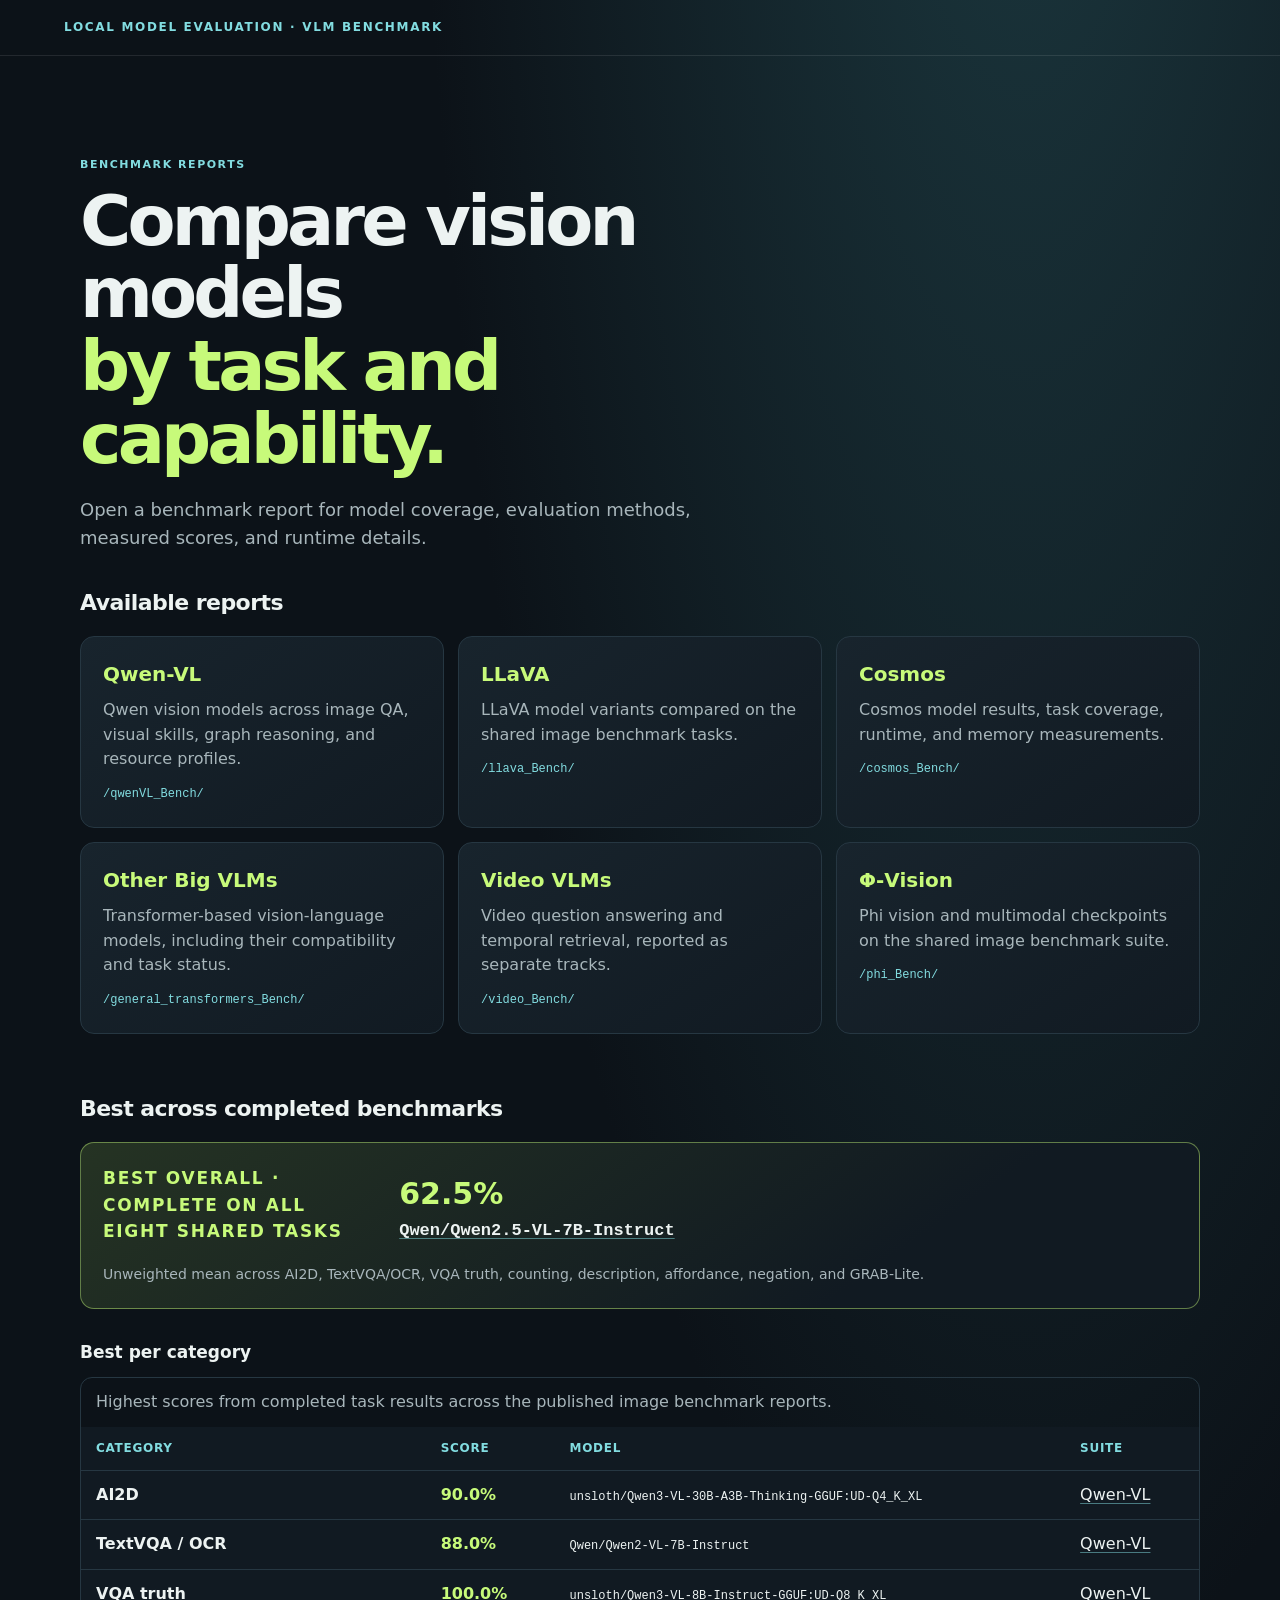
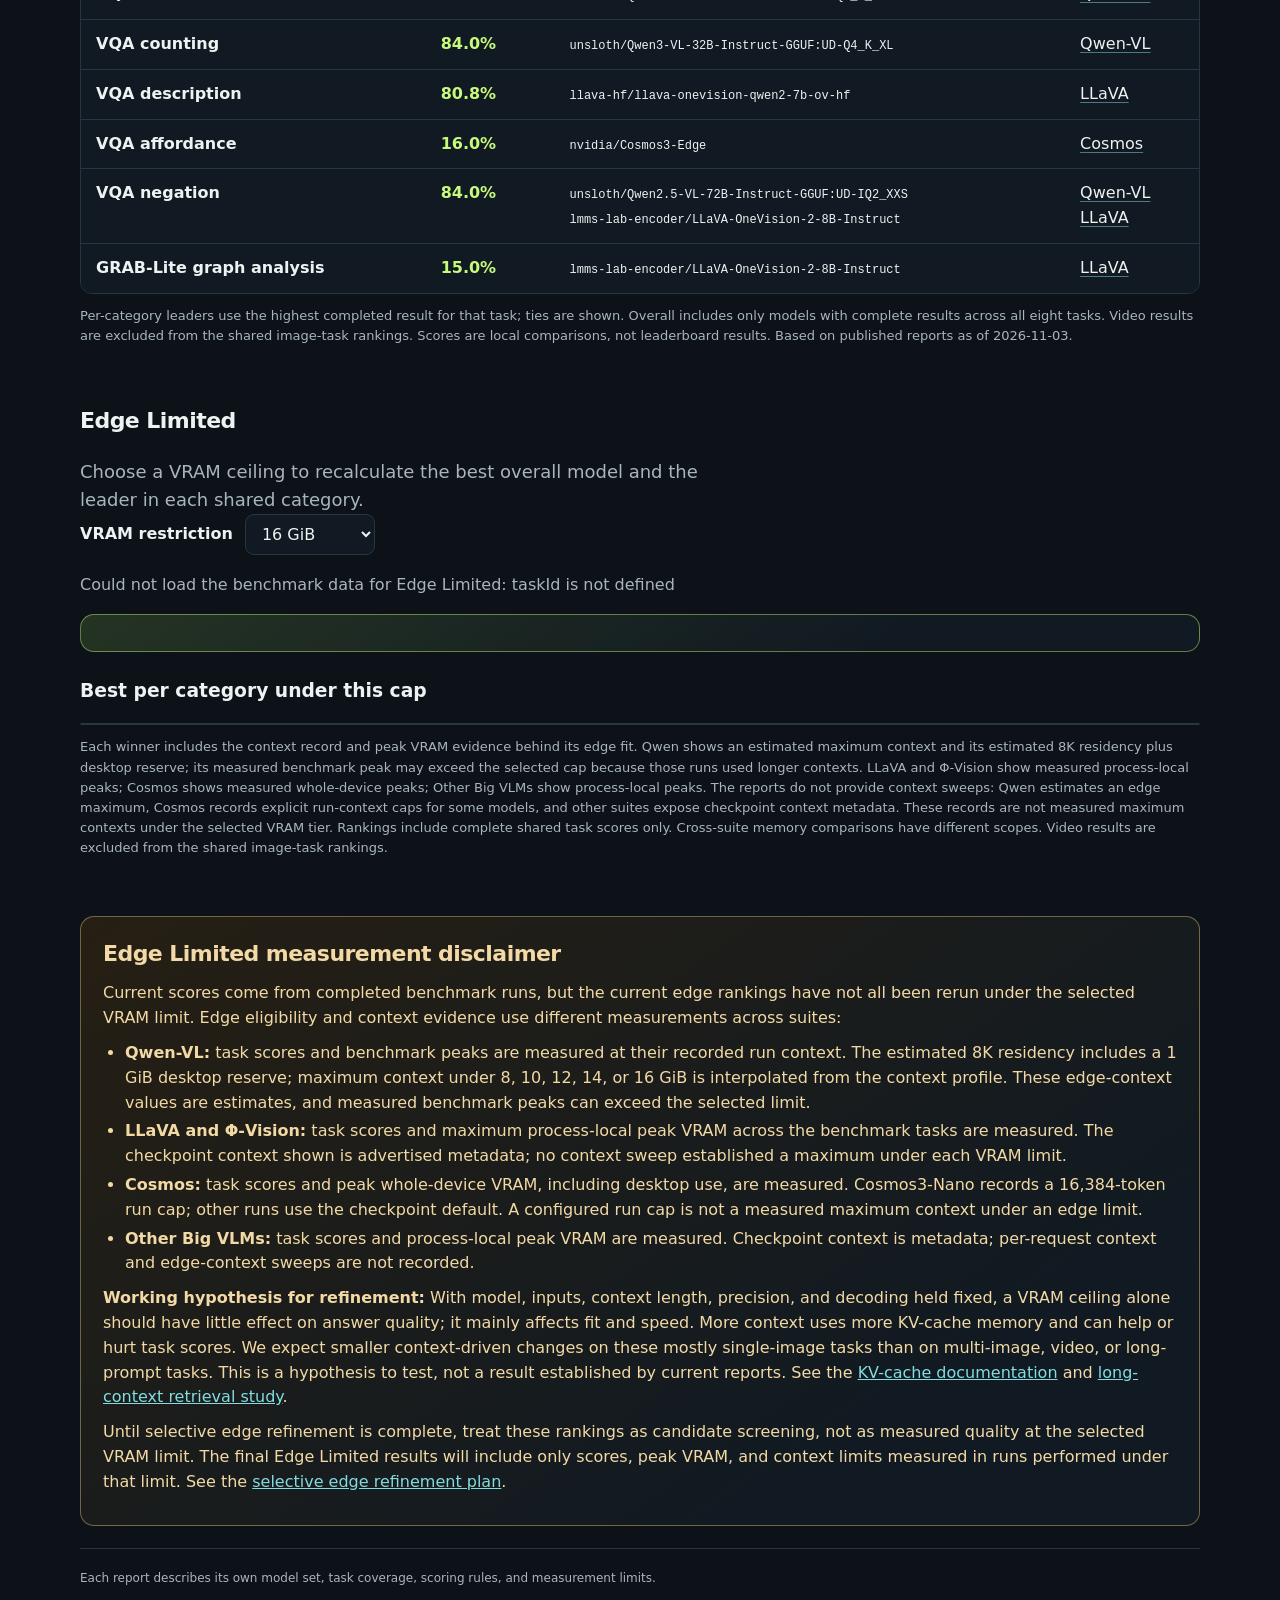
==== index.html @ b7674779 "add more benchmark results" ====
<!doctype html>
<html lang="en">
<head>
  <meta charset="utf-8">
  <meta name="viewport" content="width=device-width, initial-scale=1">
  <meta name="theme-color" content="#0c1218">
  <meta name="description" content="Static reports for locally run vision-language model benchmarks.">
  <title>VLM Benchmark Reports</title>
  <style>
    :root {
      color-scheme: dark;
      --bg: #0c1218;
      --surface: #111a22;
      --line: #263742;
      --text: #edf3f2;
      --muted: #a8b6bb;
      --green: #c7fa7a;
      --cyan: #82dce0;
    }
    * { box-sizing: border-box; }
    body {
      margin: 0;
      min-height: 100vh;
      background: radial-gradient(ellipse at 80% -15%, #1c3940 0, transparent 42%), var(--bg);
      color: var(--text);
      font: 16px/1.55 system-ui, sans-serif;
    }
    header {
      border-bottom: 1px solid #ffffff18;
      padding: 18px clamp(20px, 5vw, 72px);
      color: var(--cyan);
      font-size: 12px;
      font-weight: 700;
      letter-spacing: .14em;
      text-transform: uppercase;
    }
    main { width: min(1120px, calc(100% - 40px)); margin: 0 auto; }
    .hero { padding: clamp(48px, 9vw, 100px) 0 34px; }
    .eyebrow {
      margin: 0 0 12px;
      color: var(--cyan);
      font-size: 11px;
      font-weight: 700;
      letter-spacing: .14em;
      text-transform: uppercase;
    }
    h1 {
      max-width: 780px;
      margin: 0;
      font-size: clamp(38px, 7vw, 70px);
      line-height: 1.04;
      letter-spacing: -.055em;
    }
    h1 span { color: var(--green); }
    .intro { max-width: 650px; margin: 20px 0 0; color: var(--muted); font-size: 18px; }
    h2 { margin: 0 0 16px; font-size: 22px; letter-spacing: -.025em; }
    .reports {
      display: grid;
      grid-template-columns: repeat(auto-fit, minmax(min(100%, 300px), 1fr));
      gap: 14px;
      padding-bottom: 58px;
    }
    .report-link {
      display: block;
      min-height: 150px;
      padding: 22px;
      border: 1px solid var(--line);
      border-radius: 14px;
      background: linear-gradient(145deg, #18242d, var(--surface));
      color: inherit;
      text-decoration: none;
      transition: border-color .15s ease, transform .15s ease;
    }
    .report-link:hover { border-color: var(--cyan); transform: translateY(-2px); }
    .report-link:focus-visible { outline: 3px solid var(--green); outline-offset: 3px; }
    .report-link h3 { margin: 0 0 8px; color: var(--green); font-size: 20px; }
    .report-link p { margin: 0; color: var(--muted); }
    .path { display: inline-block; margin-top: 15px; color: var(--cyan); font: 12px ui-monospace, monospace; }
    .leaders { padding: 0 0 58px; }
    .overall-leader {
      display: grid;
      grid-template-columns: minmax(180px, .7fr) 2fr;
      gap: 8px 24px;
      align-items: center;
      margin: 0 0 30px;
      padding: 22px;
      border: 1px solid #c7fa7a70;
      border-radius: 14px;
      background: linear-gradient(145deg, #253323, #111a22 72%);
    }
    .overall-label { margin: 0; color: var(--green); font-size: 12px; font-weight: 700; letter-spacing: .1em; text-transform: uppercase; }
    .overall-score { color: var(--green); font-size: 30px; font-weight: 750; line-height: 1.15; }
    .overall-model { margin: 5px 0 0; overflow-wrap: anywhere; font-size: 17px; font-weight: 650; }
    .overall-model a, .leader-table a { color: inherit; text-decoration-color: #82dce080; text-underline-offset: 3px; }
    .overall-note { grid-column: 1 / -1; margin: 0; color: var(--muted); font-size: 14px; }
    .leaders h3 { margin: 0 0 12px; font-size: 17px; }
    .leader-table-wrap { overflow-x: auto; border: 1px solid var(--line); border-radius: 12px; }
    .leader-table-wrap:focus-visible { outline: 3px solid var(--green); outline-offset: 3px; }
    .leader-table { width: 100%; min-width: 760px; border-collapse: collapse; background: var(--surface); text-align: left; }
    .leader-table caption { padding: 12px 15px; color: var(--muted); text-align: left; }
    .leader-table th, .leader-table td { padding: 12px 15px; border-bottom: 1px solid var(--line); vertical-align: top; }
    .leader-table th { color: var(--cyan); font-size: 12px; letter-spacing: .06em; text-transform: uppercase; }
    .leader-table td:first-child { font-weight: 650; }
    .leader-table td:nth-child(2) { color: var(--green); font-weight: 700; white-space: nowrap; }
    .leader-table code { overflow-wrap: anywhere; font: 12px/1.5 ui-monospace, monospace; }
    .leader-table tr:last-child td { border-bottom: 0; }
    .leader-suite { white-space: nowrap; }
    .leader-method { margin: 12px 0 0; color: var(--muted); font-size: 13px; }
    .edge-limited { padding: 0 0 58px; }
    .edge-controls { display: flex; align-items: center; gap: 12px; flex-wrap: wrap; margin: 0 0 18px; }
    .edge-controls label { font-weight: 650; }
    .edge-controls select { min-width: 130px; padding: 9px 34px 9px 12px; border: 1px solid var(--line); border-radius: 9px; background: var(--surface); color: var(--text); font: inherit; }
    .edge-controls select:focus-visible { outline: 3px solid var(--green); outline-offset: 3px; }
    .edge-overall { margin: 0 0 24px; padding: 18px 20px; border: 1px solid #c7fa7a70; border-radius: 14px; background: linear-gradient(145deg, #253323, #111a22 72%); }
    .edge-overall h3 { margin: 0 0 6px; color: var(--green); font-size: 12px; letter-spacing: .1em; text-transform: uppercase; }
    .edge-overall p { margin: 0; }
    .edge-score { color: var(--green); font-size: 25px; font-weight: 750; }
    .edge-model { margin-top: 3px !important; overflow-wrap: anywhere; font-weight: 650; }
    .edge-table-wrap { overflow-x: auto; border: 1px solid var(--line); border-radius: 12px; }
    .edge-table-wrap:focus-visible { outline: 3px solid var(--green); outline-offset: 3px; }
    .edge-table { width: 100%; min-width: 880px; border-collapse: collapse; background: var(--surface); text-align: left; }
    .edge-table caption { padding: 12px 15px; color: var(--muted); text-align: left; }
    .edge-table th, .edge-table td { padding: 12px 15px; border-bottom: 1px solid var(--line); vertical-align: top; }
    .edge-table th { color: var(--cyan); font-size: 12px; letter-spacing: .06em; text-transform: uppercase; }
    .edge-table td:nth-child(2) { color: var(--green); font-weight: 700; white-space: nowrap; }
    .edge-table code { overflow-wrap: anywhere; font: 12px/1.5 ui-monospace, monospace; }
    .edge-profile { min-width: 245px; color: var(--muted); font-size: 12px; }
    .edge-profile p { margin: 0 0 4px; }
    .edge-profile p:last-child { margin-bottom: 0; }
    .edge-table tr:last-child td { border-bottom: 0; }
    .edge-status { color: var(--muted); min-height: 1.5em; }
    .edge-method { margin: 12px 0 0; color: var(--muted); font-size: 13px; }
    .edge-disclaimer { margin: 0 0 22px; padding: 20px 22px; border: 1px solid #e4c57a70; border-radius: 14px; background: linear-gradient(145deg, #261f13, #111a22 76%); color: #f2d9a5; }
    .edge-disclaimer h2 { margin: 0 0 10px; color: #f2d9a5; }
    .edge-disclaimer p { margin: 0 0 10px; }
    .edge-disclaimer ul { margin: 8px 0 10px; padding-left: 22px; }
    .edge-disclaimer li { margin: 4px 0; }
    .edge-disclaimer a { color: var(--cyan); }
    footer {
      border-top: 1px solid var(--line);
      padding: 20px 0 34px;
      color: var(--muted);
      font-size: 12px;
    }
    @media (max-width: 620px) {
      .overall-leader { grid-template-columns: 1fr; gap: 8px; }
      .overall-note { grid-column: auto; }
    }
    @media (prefers-reduced-motion: reduce) {
      *, *::before, *::after { scroll-behavior: auto !important; transition-duration: .01ms !important; }
    }
  </style>
</head>
<body>
  <header>Local model evaluation · VLM benchmark</header>
  <main>
    <section class="hero" aria-labelledby="page-title">
      <p class="eyebrow">Benchmark reports</p>
      <h1 id="page-title">Compare vision models<br><span>by task and capability.</span></h1>
      <p class="intro">Open a benchmark report for model coverage, evaluation methods, measured scores, and runtime details.</p>
    </section>

    <section aria-labelledby="available-reports">
      <h2 id="available-reports">Available reports</h2>
      <div class="reports">
        <a class="report-link" href="qwenVL_Bench/">
          <h3>Qwen-VL</h3>
          <p>Qwen vision models across image QA, visual skills, graph reasoning, and resource profiles.</p>
          <span class="path">/qwenVL_Bench/</span>
        </a>
        <a class="report-link" href="llava_Bench/">
          <h3>LLaVA</h3>
          <p>LLaVA model variants compared on the shared image benchmark tasks.</p>
          <span class="path">/llava_Bench/</span>
        </a>
        <a class="report-link" href="cosmos_Bench/">
          <h3>Cosmos</h3>
          <p>Cosmos model results, task coverage, runtime, and memory measurements.</p>
          <span class="path">/cosmos_Bench/</span>
        </a>
        <a class="report-link" href="general_transformers_Bench/">
          <h3>Other Big VLMs</h3>
          <p>Transformer-based vision-language models, including their compatibility and task status.</p>
          <span class="path">/general_transformers_Bench/</span>
        </a>
        <a class="report-link" href="video_Bench/">
          <h3>Video VLMs</h3>
          <p>Video question answering and temporal retrieval, reported as separate tracks.</p>
          <span class="path">/video_Bench/</span>
        </a>
        <a class="report-link" href="phi_Bench/">
          <h3>Φ-Vision</h3>
          <p>Phi vision and multimodal checkpoints on the shared image benchmark suite.</p>
          <span class="path">/phi_Bench/</span>
        </a>
      </div>
    </section>

    <section class="leaders" aria-labelledby="benchmark-leaders">
      <h2 id="benchmark-leaders">Best across completed benchmarks</h2>
      <div class="overall-leader">
        <h3 class="overall-label">Best overall · complete on all eight shared tasks</h3>
        <div>
          <div class="overall-score">62.5%</div>
          <p class="overall-model"><a href="qwenVL_Bench/"><code>Qwen/Qwen2.5-VL-7B-Instruct</code></a></p>
        </div>
        <p class="overall-note">Unweighted mean across AI2D, TextVQA/OCR, VQA truth, counting, description, affordance, negation, and GRAB-Lite.</p>
      </div>

      <h3>Best per category</h3>
      <div class="leader-table-wrap" role="region" aria-label="Best model scores by category" tabindex="0">
        <table class="leader-table">
          <caption>Highest scores from completed task results across the published image benchmark reports.</caption>
          <thead>
            <tr><th scope="col">Category</th><th scope="col">Score</th><th scope="col">Model</th><th scope="col">Suite</th></tr>
          </thead>
          <tbody>
            <tr><td>AI2D</td><td>90.0%</td><td><code>unsloth/Qwen3-VL-30B-A3B-Thinking-GGUF:UD-Q4_K_XL</code></td><td class="leader-suite"><a href="qwenVL_Bench/">Qwen-VL</a></td></tr>
            <tr><td>TextVQA / OCR</td><td>88.0%</td><td><code>Qwen/Qwen2-VL-7B-Instruct</code></td><td class="leader-suite"><a href="qwenVL_Bench/">Qwen-VL</a></td></tr>
            <tr><td>VQA truth</td><td>100.0%</td><td><code>unsloth/Qwen3-VL-8B-Instruct-GGUF:UD-Q8_K_XL</code></td><td class="leader-suite"><a href="qwenVL_Bench/">Qwen-VL</a></td></tr>
            <tr><td>VQA counting</td><td>84.0%</td><td><code>unsloth/Qwen3-VL-32B-Instruct-GGUF:UD-Q4_K_XL</code></td><td class="leader-suite"><a href="qwenVL_Bench/">Qwen-VL</a></td></tr>
            <tr><td>VQA description</td><td>80.8%</td><td><code>llava-hf/llava-onevision-qwen2-7b-ov-hf</code></td><td class="leader-suite"><a href="llava_Bench/">LLaVA</a></td></tr>
            <tr><td>VQA affordance</td><td>16.0%</td><td><code>nvidia/Cosmos3-Edge</code></td><td class="leader-suite"><a href="cosmos_Bench/">Cosmos</a></td></tr>
            <tr>
              <td>VQA negation</td><td>84.0%</td>
              <td><code>unsloth/Qwen2.5-VL-72B-Instruct-GGUF:UD-IQ2_XXS</code><br><code>lmms-lab-encoder/LLaVA-OneVision-2-8B-Instruct</code></td>
              <td class="leader-suite"><a href="qwenVL_Bench/">Qwen-VL</a><br><a href="llava_Bench/">LLaVA</a></td>
            </tr>
            <tr><td>GRAB-Lite graph analysis</td><td>15.0%</td><td><code>lmms-lab-encoder/LLaVA-OneVision-2-8B-Instruct</code></td><td class="leader-suite"><a href="llava_Bench/">LLaVA</a></td></tr>
          </tbody>
        </table>
      </div>
      <p class="leader-method">Per-category leaders use the highest completed result for that task; ties are shown. Overall includes only models with complete results across all eight tasks. Video results are excluded from the shared image-task rankings. Scores are local comparisons, not leaderboard results. Based on published reports as of 2026-11-03.</p>
    </section>

    <section class="edge-limited" aria-labelledby="edge-limited-title">
      <h2 id="edge-limited-title">Edge Limited</h2>
      <p class="intro">Choose a VRAM ceiling to recalculate the best overall model and the leader in each shared category.</p>
      <div class="edge-controls">
        <label for="edge-vram-limit">VRAM restriction</label>
        <select id="edge-vram-limit" name="vram-limit">
          <option value="8">8 GiB</option>
          <option value="10">10 GiB</option>
          <option value="12">12 GiB</option>
          <option value="14">14 GiB</option>
          <option value="16" selected>16 GiB</option>
        </select>
      </div>
      <p id="edge-status" class="edge-status" role="status" aria-live="polite">Loading benchmark memory and score records…</p>
      <div id="edge-overall" class="edge-overall" aria-live="polite"></div>
      <h3>Best per category under this cap</h3>
      <div id="edge-categories" class="edge-table-wrap" role="region" aria-label="Best model scores by category under the selected VRAM cap" tabindex="0"></div>
      <p class="edge-method">Each winner includes the context record and peak VRAM evidence behind its edge fit. Qwen shows an estimated maximum context and its estimated 8K residency plus desktop reserve; its measured benchmark peak may exceed the selected cap because those runs used longer contexts. LLaVA and Φ-Vision show measured process-local peaks; Cosmos shows measured whole-device peaks; Other Big VLMs show process-local peaks. The reports do not provide context sweeps: Qwen estimates an edge maximum, Cosmos records explicit run-context caps for some models, and other suites expose checkpoint context metadata. These records are not measured maximum contexts under the selected VRAM tier. Rankings include complete shared task scores only. Cross-suite memory comparisons have different scopes. Video results are excluded from the shared image-task rankings.</p>
    </section>

    <aside class="edge-disclaimer" aria-labelledby="edge-disclaimer-title">
      <h2 id="edge-disclaimer-title">Edge Limited measurement disclaimer</h2>
      <p>Current scores come from completed benchmark runs, but the current edge rankings have not all been rerun under the selected VRAM limit. Edge eligibility and context evidence use different measurements across suites:</p>
      <ul>
        <li><b>Qwen-VL:</b> task scores and benchmark peaks are measured at their recorded run context. The estimated 8K residency includes a 1 GiB desktop reserve; maximum context under 8, 10, 12, 14, or 16 GiB is interpolated from the context profile. These edge-context values are estimates, and measured benchmark peaks can exceed the selected limit.</li>
        <li><b>LLaVA and Φ-Vision:</b> task scores and maximum process-local peak VRAM across the benchmark tasks are measured. The checkpoint context shown is advertised metadata; no context sweep established a maximum under each VRAM limit.</li>
        <li><b>Cosmos:</b> task scores and peak whole-device VRAM, including desktop use, are measured. Cosmos3-Nano records a 16,384-token run cap; other runs use the checkpoint default. A configured run cap is not a measured maximum context under an edge limit.</li>
        <li><b>Other Big VLMs:</b> task scores and process-local peak VRAM are measured. Checkpoint context is metadata; per-request context and edge-context sweeps are not recorded.</li>
      </ul>
      <p><b>Working hypothesis for refinement:</b> With model, inputs, context length, precision, and decoding held fixed, a VRAM ceiling alone should have little effect on answer quality; it mainly affects fit and speed. More context uses more KV-cache memory and can help or hurt task scores. We expect smaller context-driven changes on these mostly single-image tasks than on multi-image, video, or long-prompt tasks. This is a hypothesis to test, not a result established by current reports. See the <a href="https://huggingface.co/docs/transformers/kv_cache">KV-cache documentation</a> and <a href="https://arxiv.org/abs/2307.03172">long-context retrieval study</a>.</p>
      <p>Until selective edge refinement is complete, treat these rankings as candidate screening, not as measured quality at the selected VRAM limit. The final Edge Limited results will include only scores, peak VRAM, and context limits measured in runs performed under that limit. See the <a href="implementation_plans/selective-edge-refinement.md">selective edge refinement plan</a>.</p>
    </aside>

    <footer>Each report describes its own model set, task coverage, scoring rules, and measurement limits.</footer>
  </main>
  <script src="edge-limited.js" defer></script>
</body>
</html>
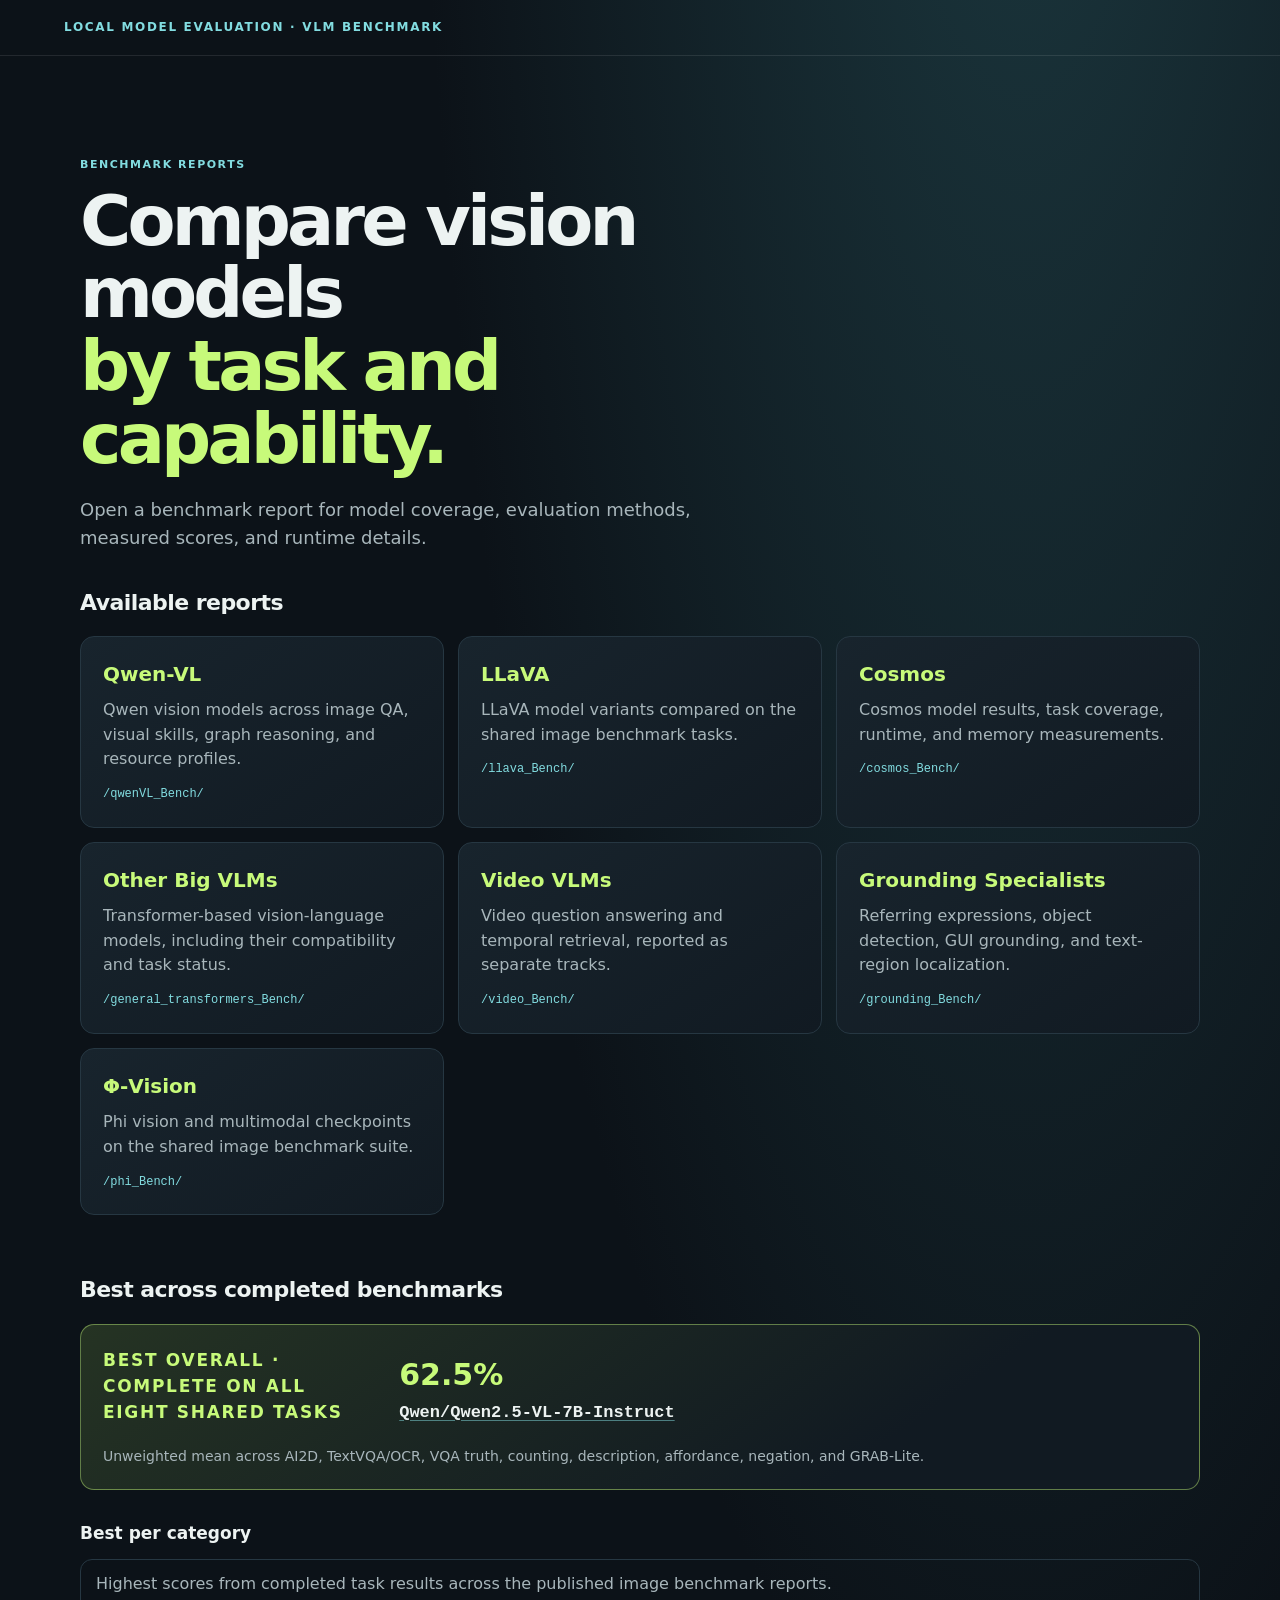
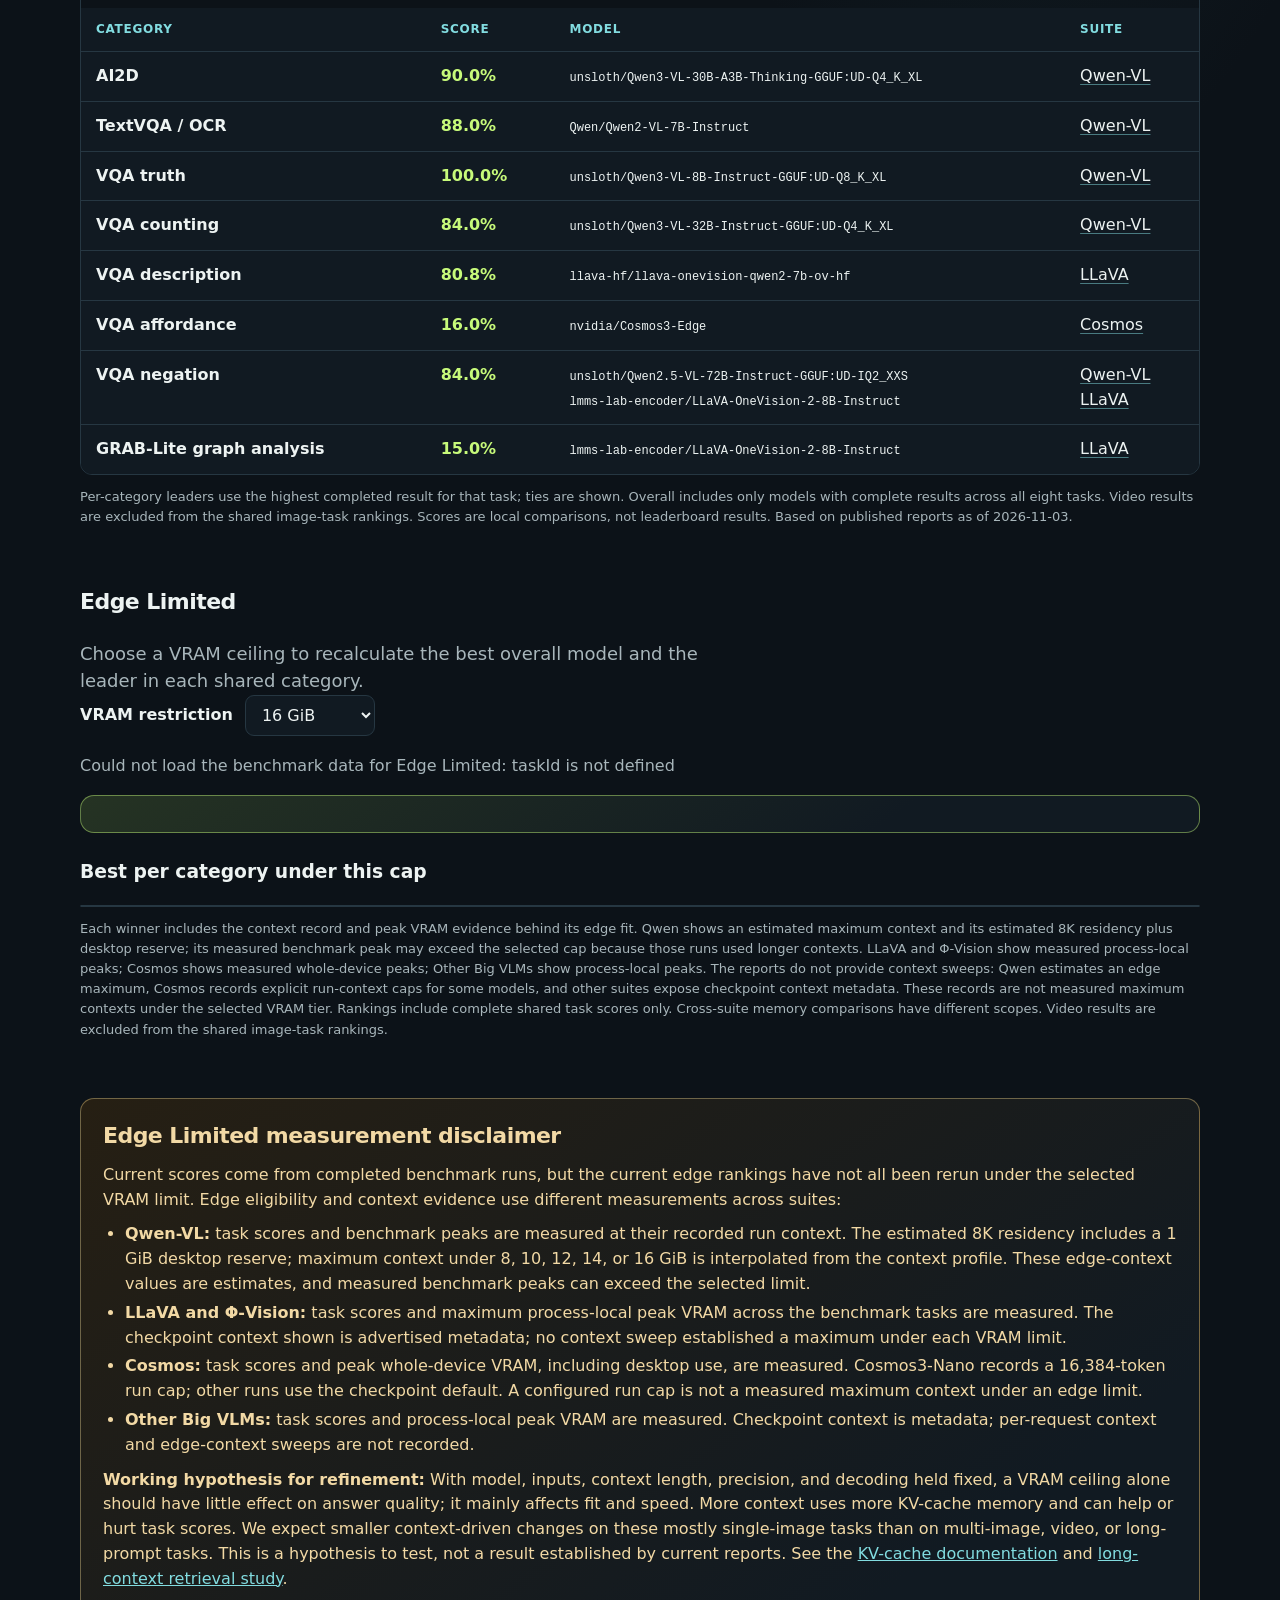
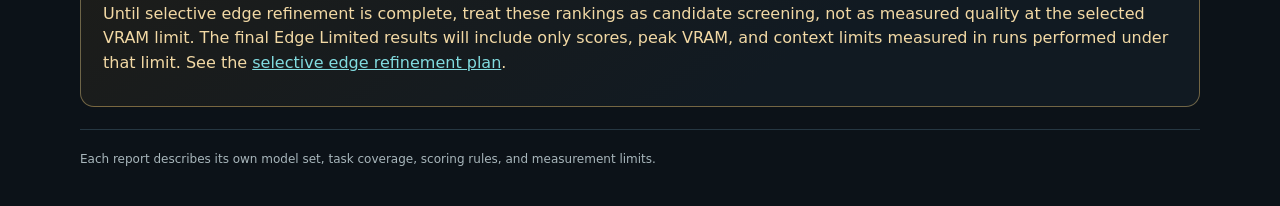
==== commit d036e49b: "add more benchmark results" ====
--- a/index.html
+++ b/index.html
@@ -188,6 +188,11 @@
           <p>Video question answering and temporal retrieval, reported as separate tracks.</p>
           <span class="path">/video_Bench/</span>
         </a>
+        <a class="report-link" href="grounding_Bench/">
+          <h3>Grounding Specialists</h3>
+          <p>Referring expressions, object detection, GUI grounding, and text-region localization.</p>
+          <span class="path">/grounding_Bench/</span>
+        </a>
         <a class="report-link" href="phi_Bench/">
           <h3>Φ-Vision</h3>
           <p>Phi vision and multimodal checkpoints on the shared image benchmark suite.</p>
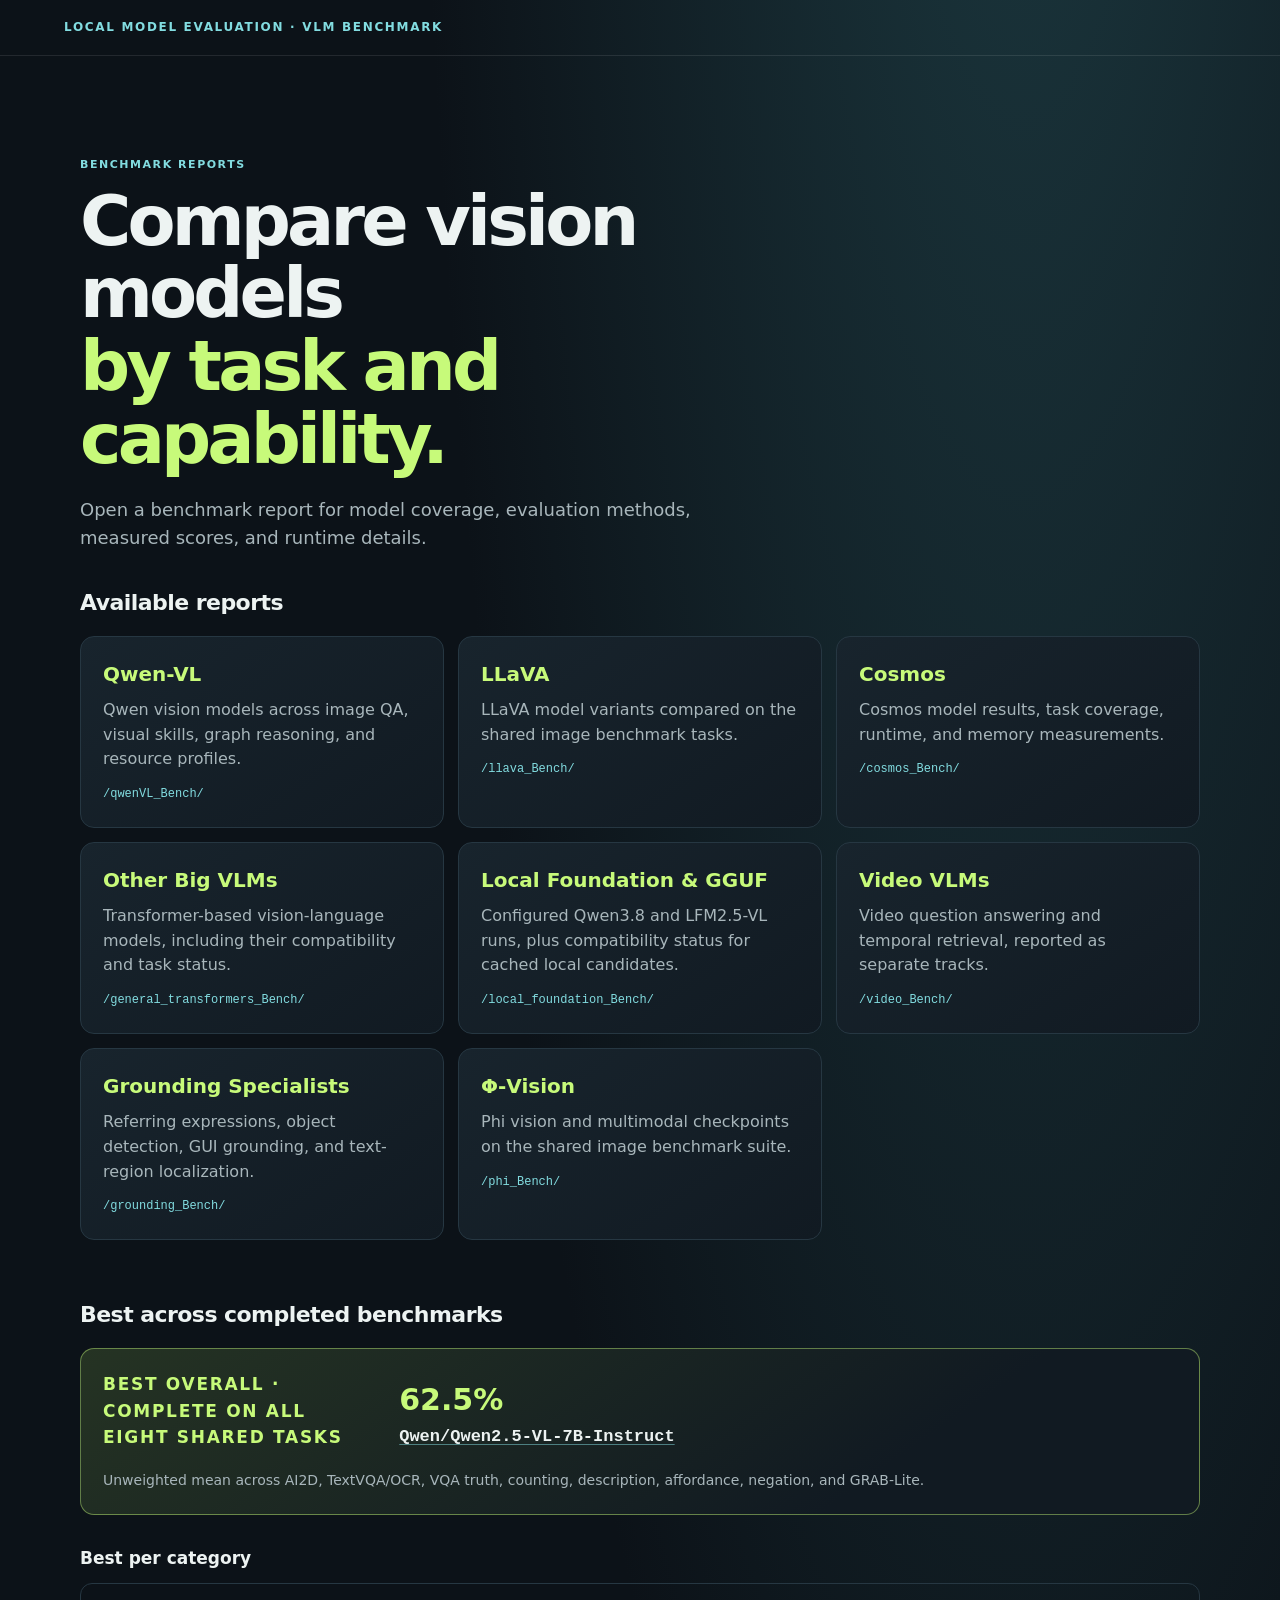
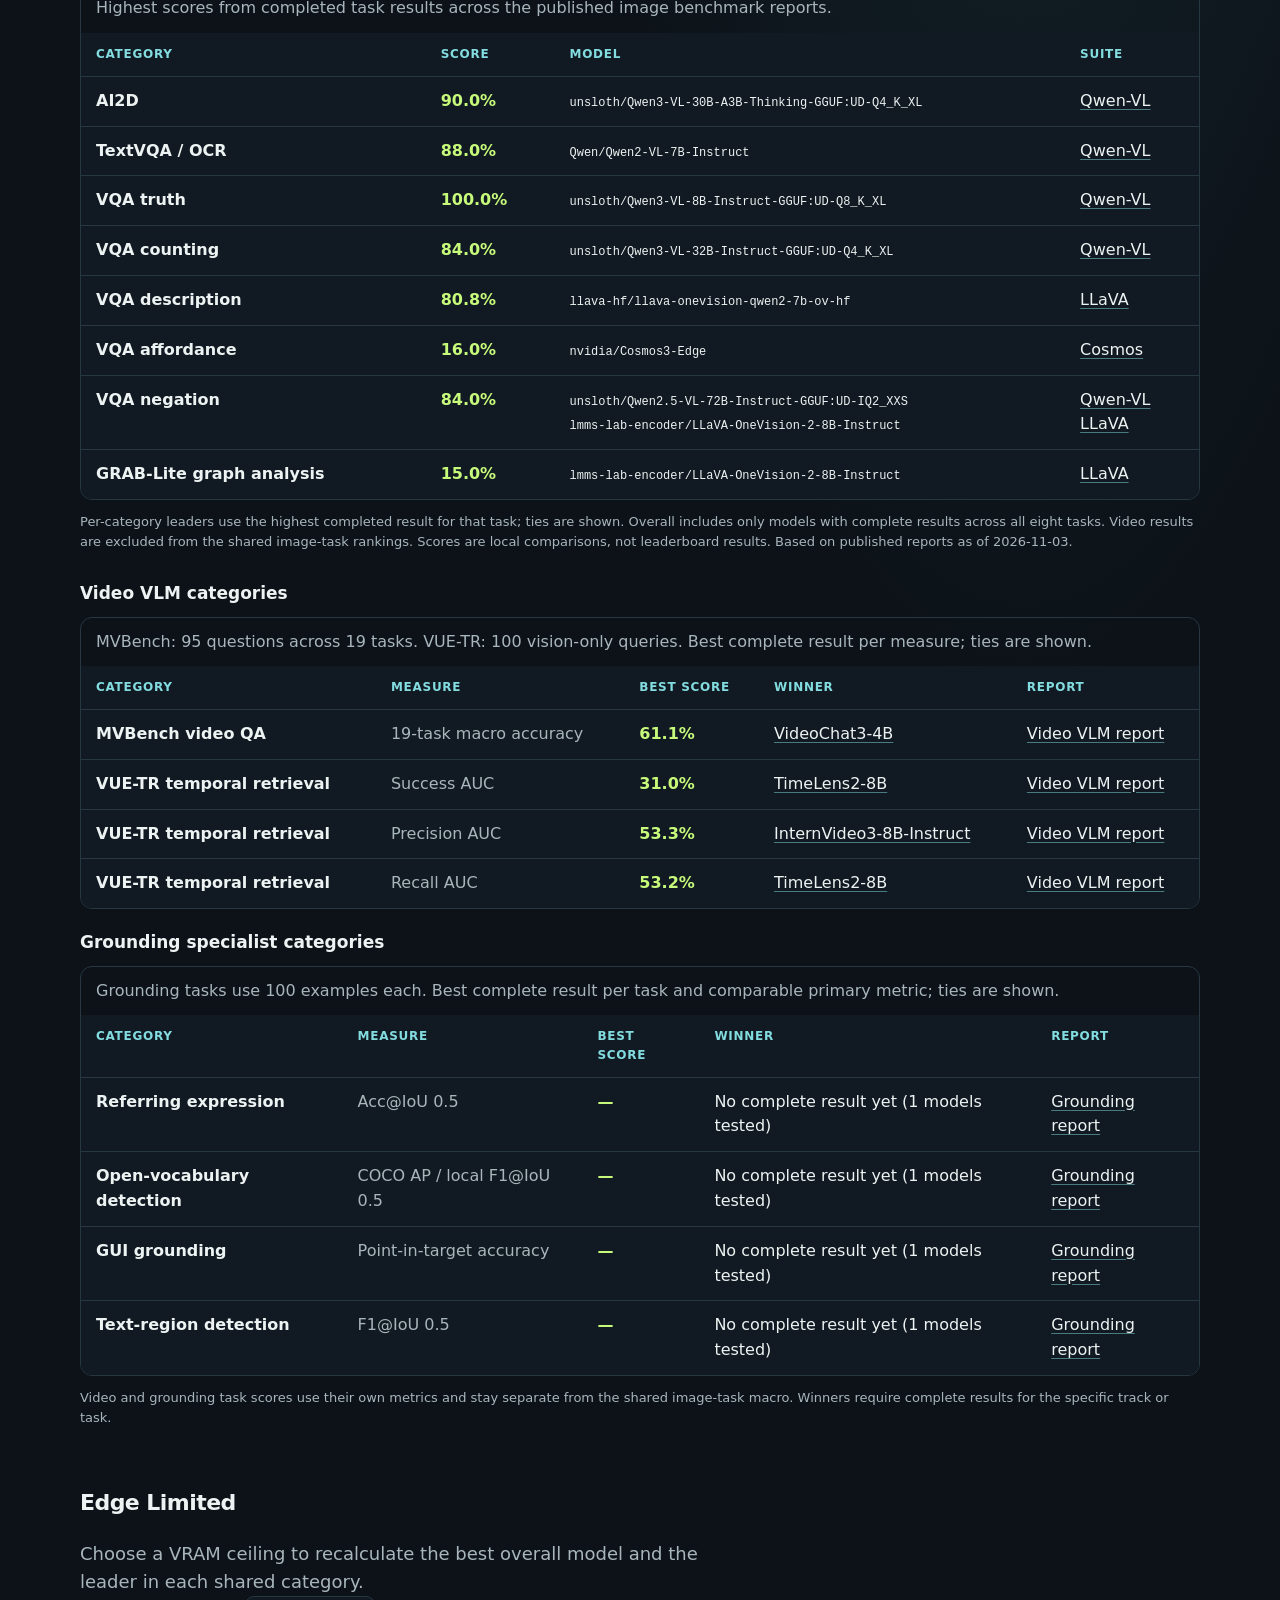
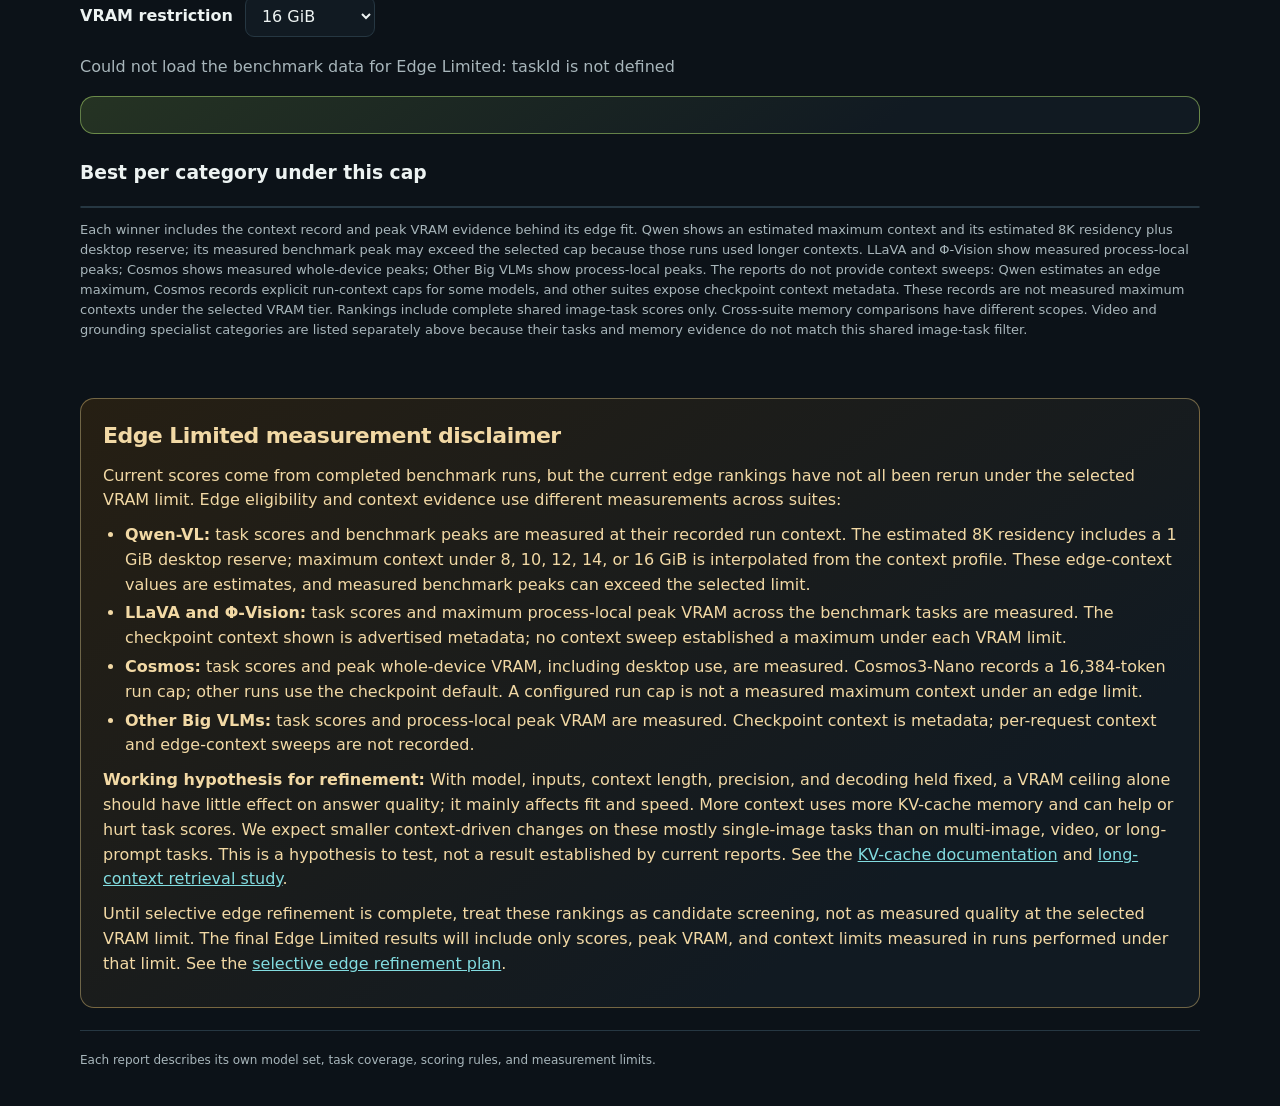
==== commit 4cb05e39: "Add benchmark updates" ====
--- a/index.html
+++ b/index.html
@@ -102,10 +102,14 @@
     .leader-table th { color: var(--cyan); font-size: 12px; letter-spacing: .06em; text-transform: uppercase; }
     .leader-table td:first-child { font-weight: 650; }
     .leader-table td:nth-child(2) { color: var(--green); font-weight: 700; white-space: nowrap; }
+    .specialist-table td:nth-child(2) { color: var(--muted); font-weight: 400; white-space: normal; }
+    .specialist-table td:nth-child(3) { color: var(--green); font-weight: 700; white-space: nowrap; }
     .leader-table code { overflow-wrap: anywhere; font: 12px/1.5 ui-monospace, monospace; }
     .leader-table tr:last-child td { border-bottom: 0; }
     .leader-suite { white-space: nowrap; }
     .leader-method { margin: 12px 0 0; color: var(--muted); font-size: 13px; }
+    .specialist-leaders { display: grid; gap: 20px; margin-top: 28px; }
+    .specialist-leaders h3 { margin: 0 0 10px; }
     .edge-limited { padding: 0 0 58px; }
     .edge-controls { display: flex; align-items: center; gap: 12px; flex-wrap: wrap; margin: 0 0 18px; }
     .edge-controls label { font-weight: 650; }
@@ -183,6 +187,11 @@
           <p>Transformer-based vision-language models, including their compatibility and task status.</p>
           <span class="path">/general_transformers_Bench/</span>
         </a>
+        <a class="report-link" href="local_foundation_Bench/">
+          <h3>Local Foundation &amp; GGUF</h3>
+          <p>Configured Qwen3.8 and LFM2.5-VL runs, plus compatibility status for cached local candidates.</p>
+          <span class="path">/local_foundation_Bench/</span>
+        </a>
         <a class="report-link" href="video_Bench/">
           <h3>Video VLMs</h3>
           <p>Video question answering and temporal retrieval, reported as separate tracks.</p>
@@ -236,6 +245,17 @@
         </table>
       </div>
       <p class="leader-method">Per-category leaders use the highest completed result for that task; ties are shown. Overall includes only models with complete results across all eight tasks. Video results are excluded from the shared image-task rankings. Scores are local comparisons, not leaderboard results. Based on published reports as of 2026-11-03.</p>
+      <div class="specialist-leaders" aria-live="polite">
+        <div>
+          <h3>Video VLM categories</h3>
+          <div id="video-specialist-leaders" class="leader-table-wrap" role="region" aria-label="Video VLM category leaders" tabindex="0"><p class="leader-method">Loading video results…</p></div>
+        </div>
+        <div>
+          <h3>Grounding specialist categories</h3>
+          <div id="grounding-specialist-leaders" class="leader-table-wrap" role="region" aria-label="Grounding specialist category leaders" tabindex="0"><p class="leader-method">Loading grounding results…</p></div>
+        </div>
+      </div>
+      <p class="leader-method">Video and grounding task scores use their own metrics and stay separate from the shared image-task macro. Winners require complete results for the specific track or task.</p>
     </section>
 
     <section class="edge-limited" aria-labelledby="edge-limited-title">
@@ -255,7 +275,7 @@
       <div id="edge-overall" class="edge-overall" aria-live="polite"></div>
       <h3>Best per category under this cap</h3>
       <div id="edge-categories" class="edge-table-wrap" role="region" aria-label="Best model scores by category under the selected VRAM cap" tabindex="0"></div>
-      <p class="edge-method">Each winner includes the context record and peak VRAM evidence behind its edge fit. Qwen shows an estimated maximum context and its estimated 8K residency plus desktop reserve; its measured benchmark peak may exceed the selected cap because those runs used longer contexts. LLaVA and Φ-Vision show measured process-local peaks; Cosmos shows measured whole-device peaks; Other Big VLMs show process-local peaks. The reports do not provide context sweeps: Qwen estimates an edge maximum, Cosmos records explicit run-context caps for some models, and other suites expose checkpoint context metadata. These records are not measured maximum contexts under the selected VRAM tier. Rankings include complete shared task scores only. Cross-suite memory comparisons have different scopes. Video results are excluded from the shared image-task rankings.</p>
+      <p class="edge-method">Each winner includes the context record and peak VRAM evidence behind its edge fit. Qwen shows an estimated maximum context and its estimated 8K residency plus desktop reserve; its measured benchmark peak may exceed the selected cap because those runs used longer contexts. LLaVA and Φ-Vision show measured process-local peaks; Cosmos shows measured whole-device peaks; Other Big VLMs show process-local peaks. The reports do not provide context sweeps: Qwen estimates an edge maximum, Cosmos records explicit run-context caps for some models, and other suites expose checkpoint context metadata. These records are not measured maximum contexts under the selected VRAM tier. Rankings include complete shared image-task scores only. Cross-suite memory comparisons have different scopes. Video and grounding specialist categories are listed separately above because their tasks and memory evidence do not match this shared image-task filter.</p>
     </section>
 
     <aside class="edge-disclaimer" aria-labelledby="edge-disclaimer-title">
@@ -273,6 +293,8 @@
 
     <footer>Each report describes its own model set, task coverage, scoring rules, and measurement limits.</footer>
   </main>
+  <script src="grounding_Bench/data.js" defer></script>
   <script src="edge-limited.js" defer></script>
+  <script src="specialist-leaders.js" defer></script>
 </body>
 </html>
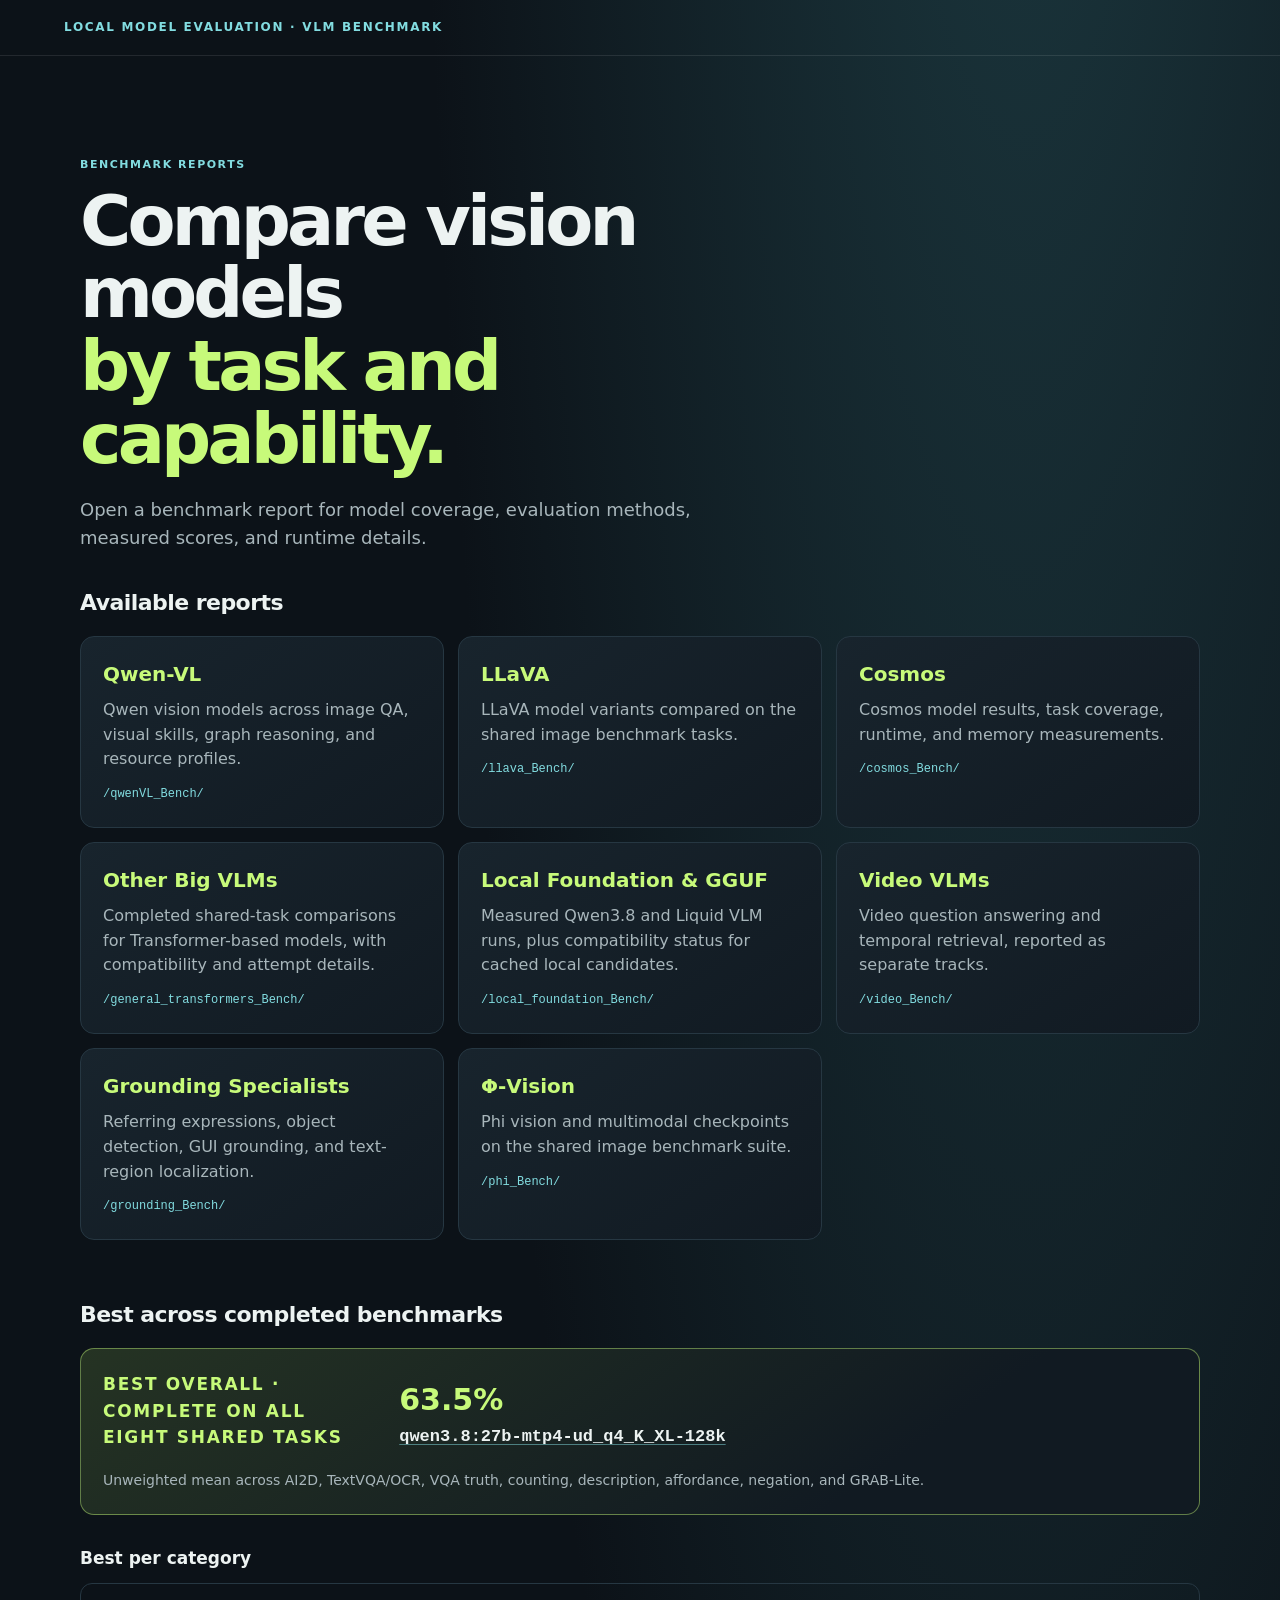
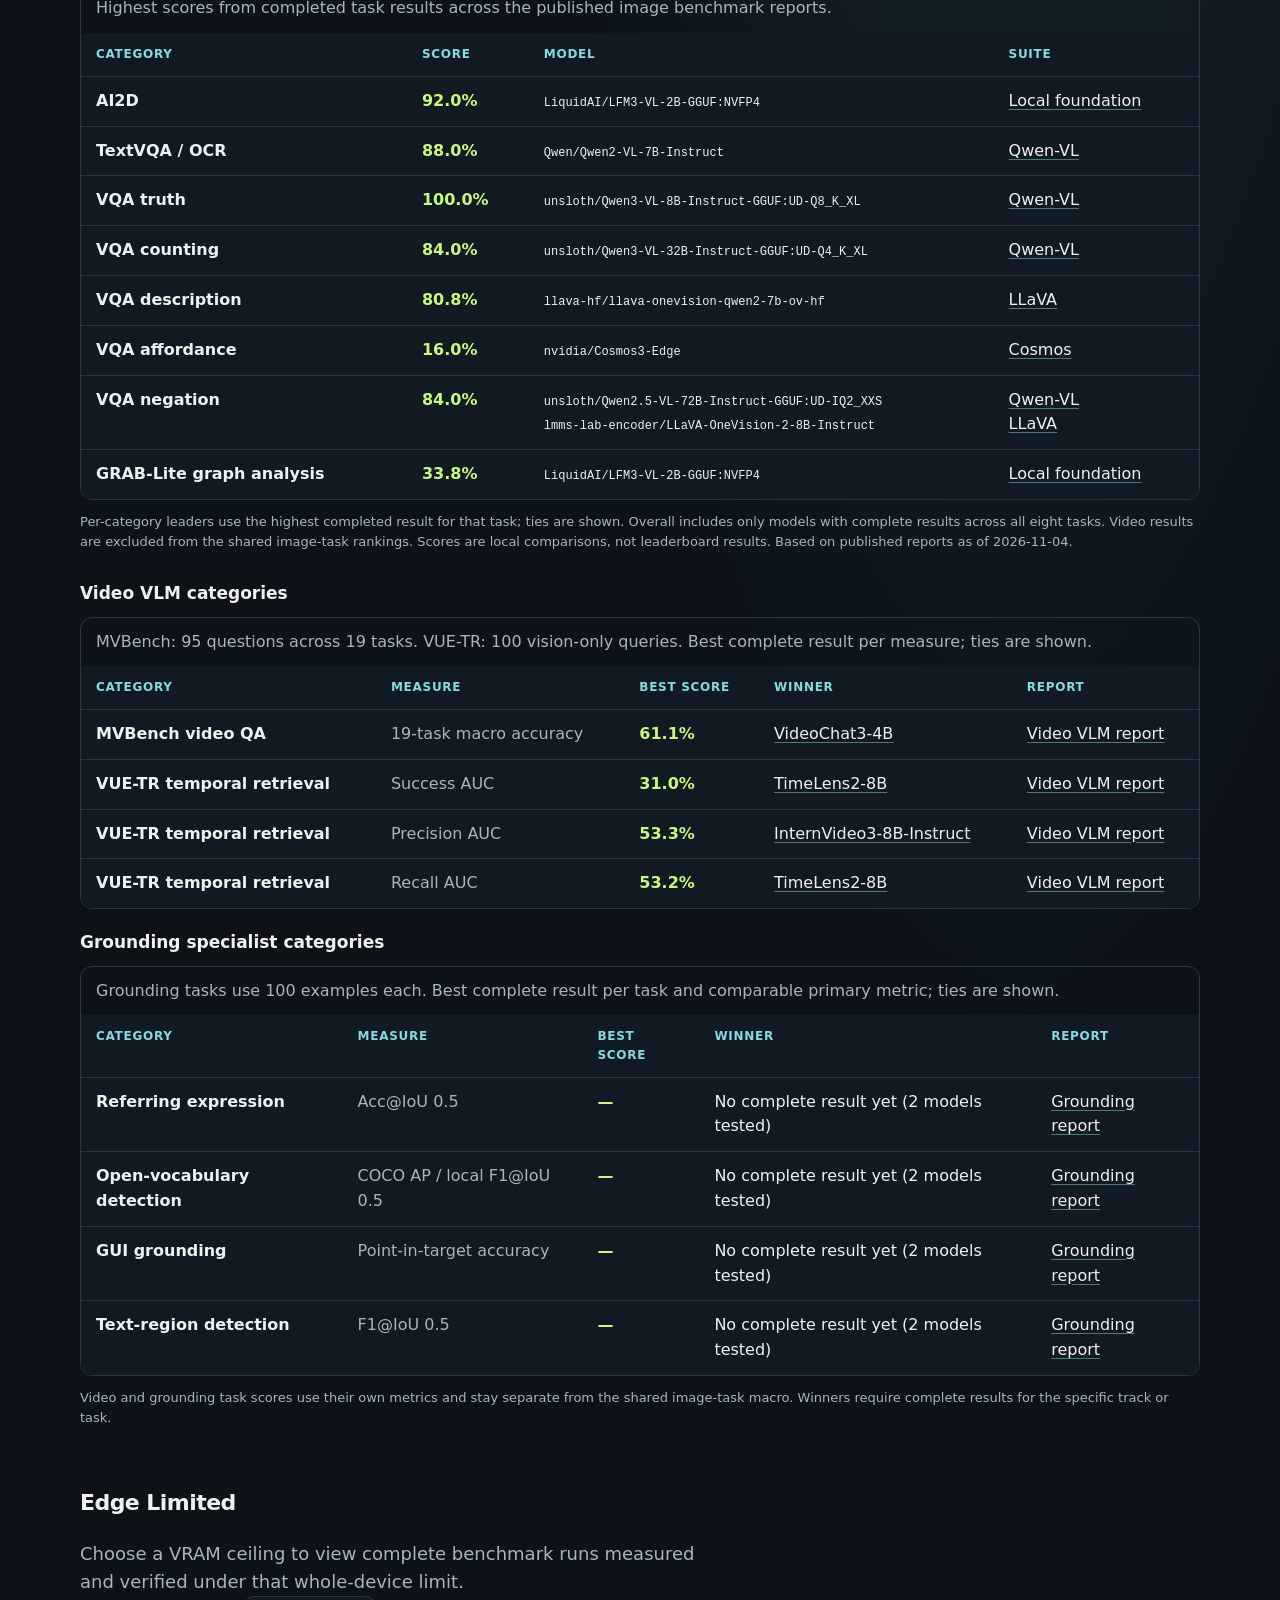
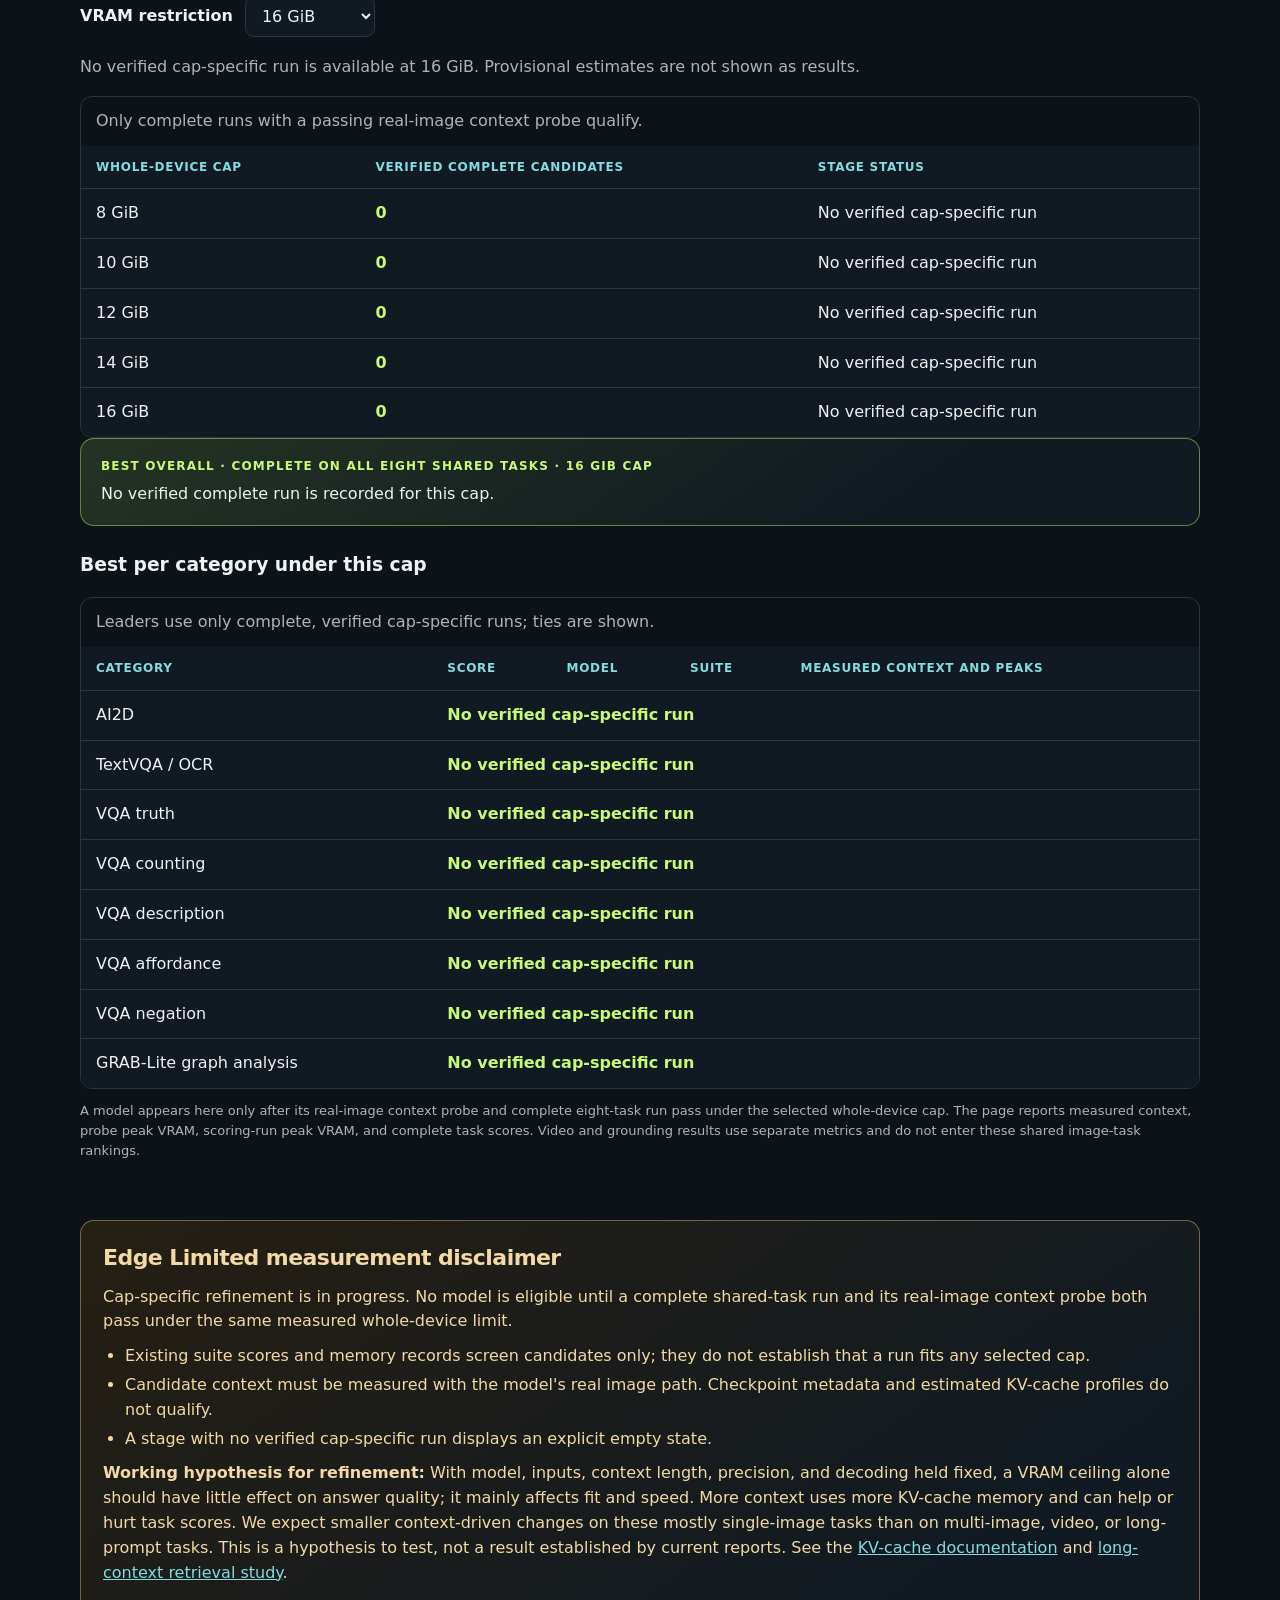
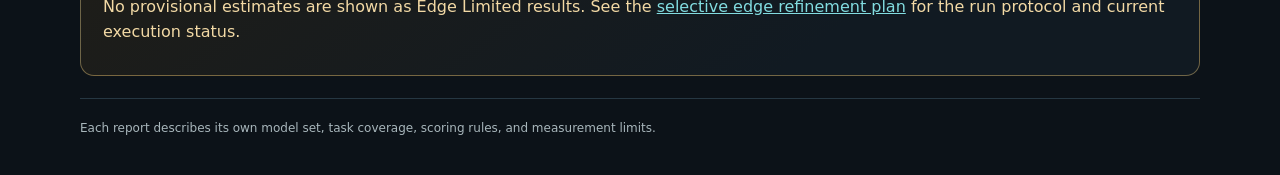
==== commit 4bc5d819: "add more benchmarks" ====
--- a/index.html
+++ b/index.html
@@ -184,12 +184,12 @@
         </a>
         <a class="report-link" href="general_transformers_Bench/">
           <h3>Other Big VLMs</h3>
-          <p>Transformer-based vision-language models, including their compatibility and task status.</p>
+          <p>Completed shared-task comparisons for Transformer-based models, with compatibility and attempt details.</p>
           <span class="path">/general_transformers_Bench/</span>
         </a>
         <a class="report-link" href="local_foundation_Bench/">
           <h3>Local Foundation &amp; GGUF</h3>
-          <p>Configured Qwen3.8 and LFM2.5-VL runs, plus compatibility status for cached local candidates.</p>
+          <p>Measured Qwen3.8 and Liquid VLM runs, plus compatibility status for cached local candidates.</p>
           <span class="path">/local_foundation_Bench/</span>
         </a>
         <a class="report-link" href="video_Bench/">
@@ -215,8 +215,8 @@
       <div class="overall-leader">
         <h3 class="overall-label">Best overall · complete on all eight shared tasks</h3>
         <div>
-          <div class="overall-score">62.5%</div>
-          <p class="overall-model"><a href="qwenVL_Bench/"><code>Qwen/Qwen2.5-VL-7B-Instruct</code></a></p>
+          <div class="overall-score">63.5%</div>
+          <p class="overall-model"><a href="local_foundation_Bench/"><code>qwen3.8:27b-mtp4-ud_q4_K_XL-128k</code></a></p>
         </div>
         <p class="overall-note">Unweighted mean across AI2D, TextVQA/OCR, VQA truth, counting, description, affordance, negation, and GRAB-Lite.</p>
       </div>
@@ -229,7 +229,7 @@
             <tr><th scope="col">Category</th><th scope="col">Score</th><th scope="col">Model</th><th scope="col">Suite</th></tr>
           </thead>
           <tbody>
-            <tr><td>AI2D</td><td>90.0%</td><td><code>unsloth/Qwen3-VL-30B-A3B-Thinking-GGUF:UD-Q4_K_XL</code></td><td class="leader-suite"><a href="qwenVL_Bench/">Qwen-VL</a></td></tr>
+            <tr><td>AI2D</td><td>92.0%</td><td><code>LiquidAI/LFM3-VL-2B-GGUF:NVFP4</code></td><td class="leader-suite"><a href="local_foundation_Bench/">Local foundation</a></td></tr>
             <tr><td>TextVQA / OCR</td><td>88.0%</td><td><code>Qwen/Qwen2-VL-7B-Instruct</code></td><td class="leader-suite"><a href="qwenVL_Bench/">Qwen-VL</a></td></tr>
             <tr><td>VQA truth</td><td>100.0%</td><td><code>unsloth/Qwen3-VL-8B-Instruct-GGUF:UD-Q8_K_XL</code></td><td class="leader-suite"><a href="qwenVL_Bench/">Qwen-VL</a></td></tr>
             <tr><td>VQA counting</td><td>84.0%</td><td><code>unsloth/Qwen3-VL-32B-Instruct-GGUF:UD-Q4_K_XL</code></td><td class="leader-suite"><a href="qwenVL_Bench/">Qwen-VL</a></td></tr>
@@ -240,11 +240,11 @@
               <td><code>unsloth/Qwen2.5-VL-72B-Instruct-GGUF:UD-IQ2_XXS</code><br><code>lmms-lab-encoder/LLaVA-OneVision-2-8B-Instruct</code></td>
               <td class="leader-suite"><a href="qwenVL_Bench/">Qwen-VL</a><br><a href="llava_Bench/">LLaVA</a></td>
             </tr>
-            <tr><td>GRAB-Lite graph analysis</td><td>15.0%</td><td><code>lmms-lab-encoder/LLaVA-OneVision-2-8B-Instruct</code></td><td class="leader-suite"><a href="llava_Bench/">LLaVA</a></td></tr>
+            <tr><td>GRAB-Lite graph analysis</td><td>33.8%</td><td><code>LiquidAI/LFM3-VL-2B-GGUF:NVFP4</code></td><td class="leader-suite"><a href="local_foundation_Bench/">Local foundation</a></td></tr>
           </tbody>
         </table>
       </div>
-      <p class="leader-method">Per-category leaders use the highest completed result for that task; ties are shown. Overall includes only models with complete results across all eight tasks. Video results are excluded from the shared image-task rankings. Scores are local comparisons, not leaderboard results. Based on published reports as of 2026-11-03.</p>
+      <p class="leader-method">Per-category leaders use the highest completed result for that task; ties are shown. Overall includes only models with complete results across all eight tasks. Video results are excluded from the shared image-task rankings. Scores are local comparisons, not leaderboard results. Based on published reports as of 2026-11-04.</p>
       <div class="specialist-leaders" aria-live="polite">
         <div>
           <h3>Video VLM categories</h3>
@@ -260,7 +260,7 @@
 
     <section class="edge-limited" aria-labelledby="edge-limited-title">
       <h2 id="edge-limited-title">Edge Limited</h2>
-      <p class="intro">Choose a VRAM ceiling to recalculate the best overall model and the leader in each shared category.</p>
+      <p class="intro">Choose a VRAM ceiling to view complete benchmark runs measured and verified under that whole-device limit.</p>
       <div class="edge-controls">
         <label for="edge-vram-limit">VRAM restriction</label>
         <select id="edge-vram-limit" name="vram-limit">
@@ -272,23 +272,23 @@
         </select>
       </div>
       <p id="edge-status" class="edge-status" role="status" aria-live="polite">Loading benchmark memory and score records…</p>
+      <div id="edge-stage-summary" class="edge-table-wrap" role="region" aria-label="Cap-specific validation status" tabindex="0"></div>
       <div id="edge-overall" class="edge-overall" aria-live="polite"></div>
       <h3>Best per category under this cap</h3>
       <div id="edge-categories" class="edge-table-wrap" role="region" aria-label="Best model scores by category under the selected VRAM cap" tabindex="0"></div>
-      <p class="edge-method">Each winner includes the context record and peak VRAM evidence behind its edge fit. Qwen shows an estimated maximum context and its estimated 8K residency plus desktop reserve; its measured benchmark peak may exceed the selected cap because those runs used longer contexts. LLaVA and Φ-Vision show measured process-local peaks; Cosmos shows measured whole-device peaks; Other Big VLMs show process-local peaks. The reports do not provide context sweeps: Qwen estimates an edge maximum, Cosmos records explicit run-context caps for some models, and other suites expose checkpoint context metadata. These records are not measured maximum contexts under the selected VRAM tier. Rankings include complete shared image-task scores only. Cross-suite memory comparisons have different scopes. Video and grounding specialist categories are listed separately above because their tasks and memory evidence do not match this shared image-task filter.</p>
+      <p class="edge-method">A model appears here only after its real-image context probe and complete eight-task run pass under the selected whole-device cap. The page reports measured context, probe peak VRAM, scoring-run peak VRAM, and complete task scores. Video and grounding results use separate metrics and do not enter these shared image-task rankings.</p>
     </section>
 
     <aside class="edge-disclaimer" aria-labelledby="edge-disclaimer-title">
       <h2 id="edge-disclaimer-title">Edge Limited measurement disclaimer</h2>
-      <p>Current scores come from completed benchmark runs, but the current edge rankings have not all been rerun under the selected VRAM limit. Edge eligibility and context evidence use different measurements across suites:</p>
+      <p>Cap-specific refinement is in progress. No model is eligible until a complete shared-task run and its real-image context probe both pass under the same measured whole-device limit.</p>
       <ul>
-        <li><b>Qwen-VL:</b> task scores and benchmark peaks are measured at their recorded run context. The estimated 8K residency includes a 1 GiB desktop reserve; maximum context under 8, 10, 12, 14, or 16 GiB is interpolated from the context profile. These edge-context values are estimates, and measured benchmark peaks can exceed the selected limit.</li>
-        <li><b>LLaVA and Φ-Vision:</b> task scores and maximum process-local peak VRAM across the benchmark tasks are measured. The checkpoint context shown is advertised metadata; no context sweep established a maximum under each VRAM limit.</li>
-        <li><b>Cosmos:</b> task scores and peak whole-device VRAM, including desktop use, are measured. Cosmos3-Nano records a 16,384-token run cap; other runs use the checkpoint default. A configured run cap is not a measured maximum context under an edge limit.</li>
-        <li><b>Other Big VLMs:</b> task scores and process-local peak VRAM are measured. Checkpoint context is metadata; per-request context and edge-context sweeps are not recorded.</li>
+        <li>Existing suite scores and memory records screen candidates only; they do not establish that a run fits any selected cap.</li>
+        <li>Candidate context must be measured with the model's real image path. Checkpoint metadata and estimated KV-cache profiles do not qualify.</li>
+        <li>A stage with no verified cap-specific run displays an explicit empty state.</li>
       </ul>
       <p><b>Working hypothesis for refinement:</b> With model, inputs, context length, precision, and decoding held fixed, a VRAM ceiling alone should have little effect on answer quality; it mainly affects fit and speed. More context uses more KV-cache memory and can help or hurt task scores. We expect smaller context-driven changes on these mostly single-image tasks than on multi-image, video, or long-prompt tasks. This is a hypothesis to test, not a result established by current reports. See the <a href="https://huggingface.co/docs/transformers/kv_cache">KV-cache documentation</a> and <a href="https://arxiv.org/abs/2307.03172">long-context retrieval study</a>.</p>
-      <p>Until selective edge refinement is complete, treat these rankings as candidate screening, not as measured quality at the selected VRAM limit. The final Edge Limited results will include only scores, peak VRAM, and context limits measured in runs performed under that limit. See the <a href="implementation_plans/selective-edge-refinement.md">selective edge refinement plan</a>.</p>
+      <p>No provisional estimates are shown as Edge Limited results. See the <a href="implementation_plans/selective-edge-refinement.md">selective edge refinement plan</a> for the run protocol and current execution status.</p>
     </aside>
 
     <footer>Each report describes its own model set, task coverage, scoring rules, and measurement limits.</footer>
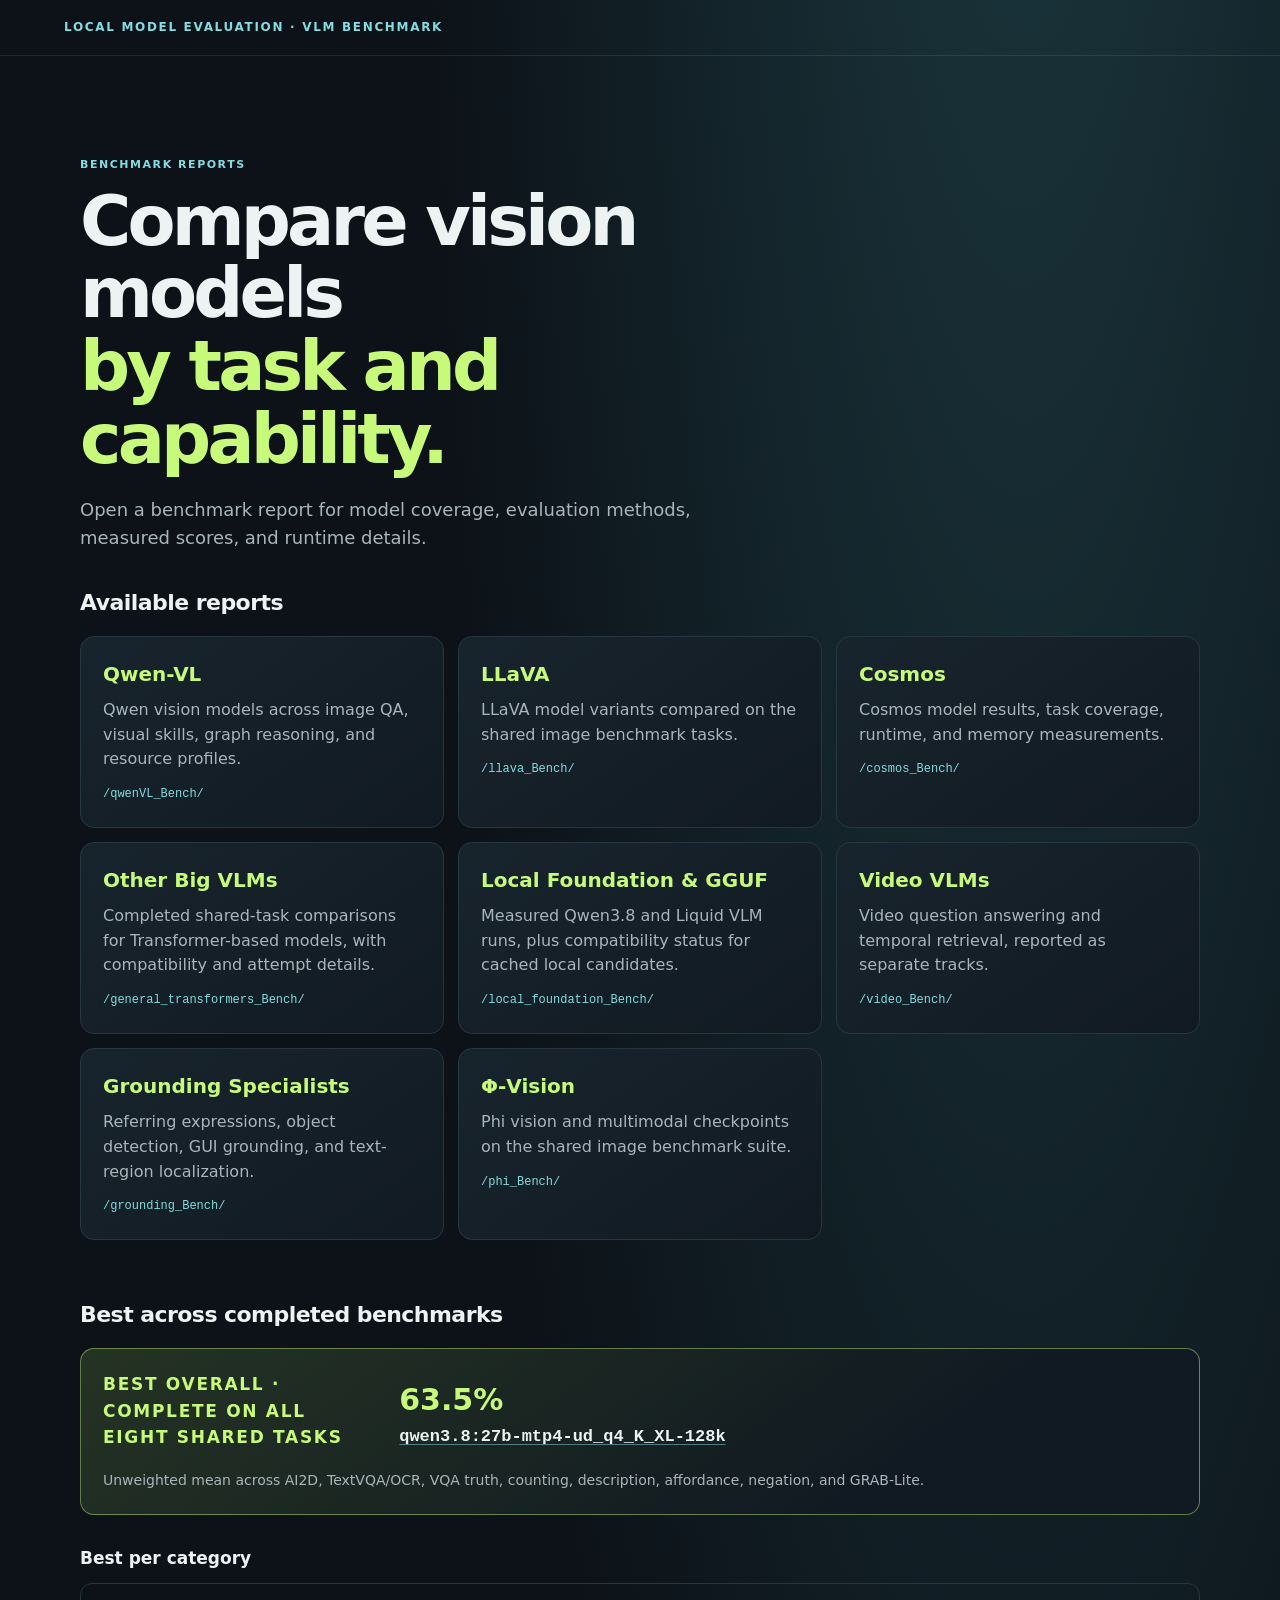
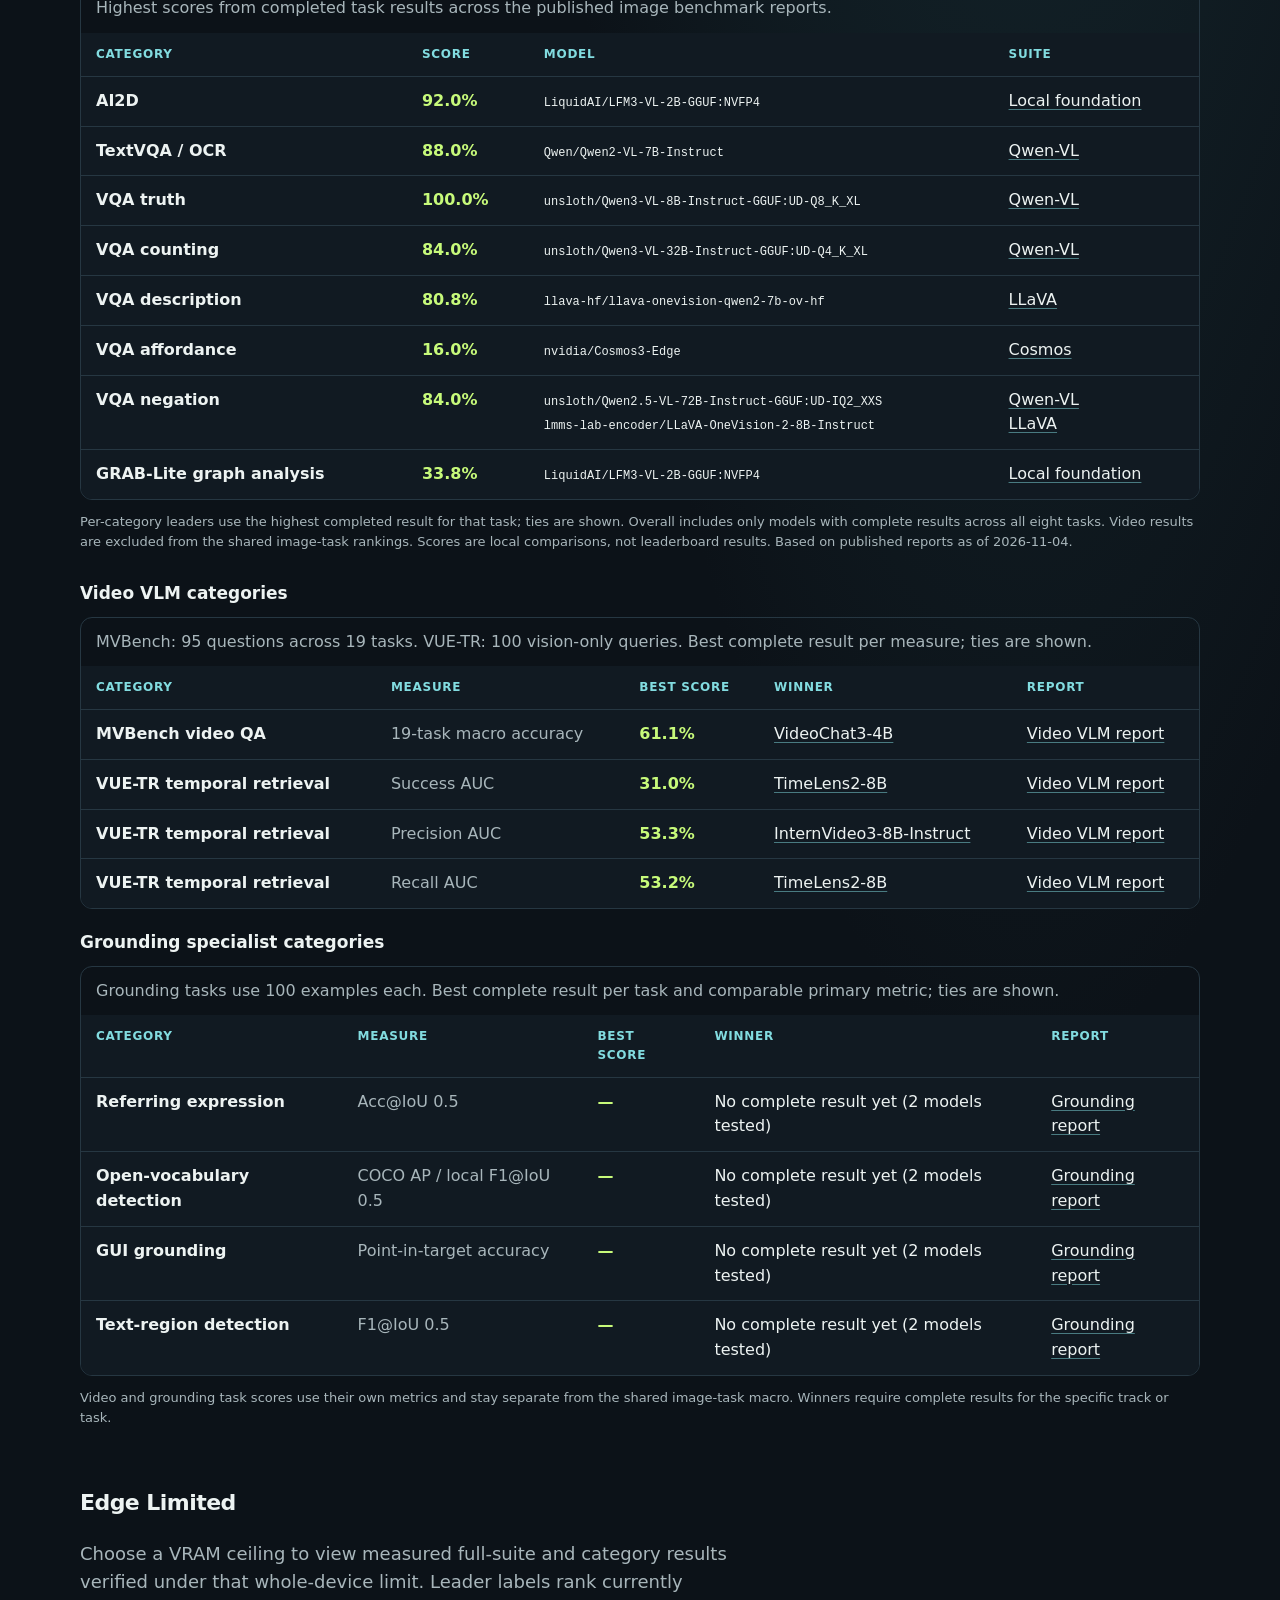
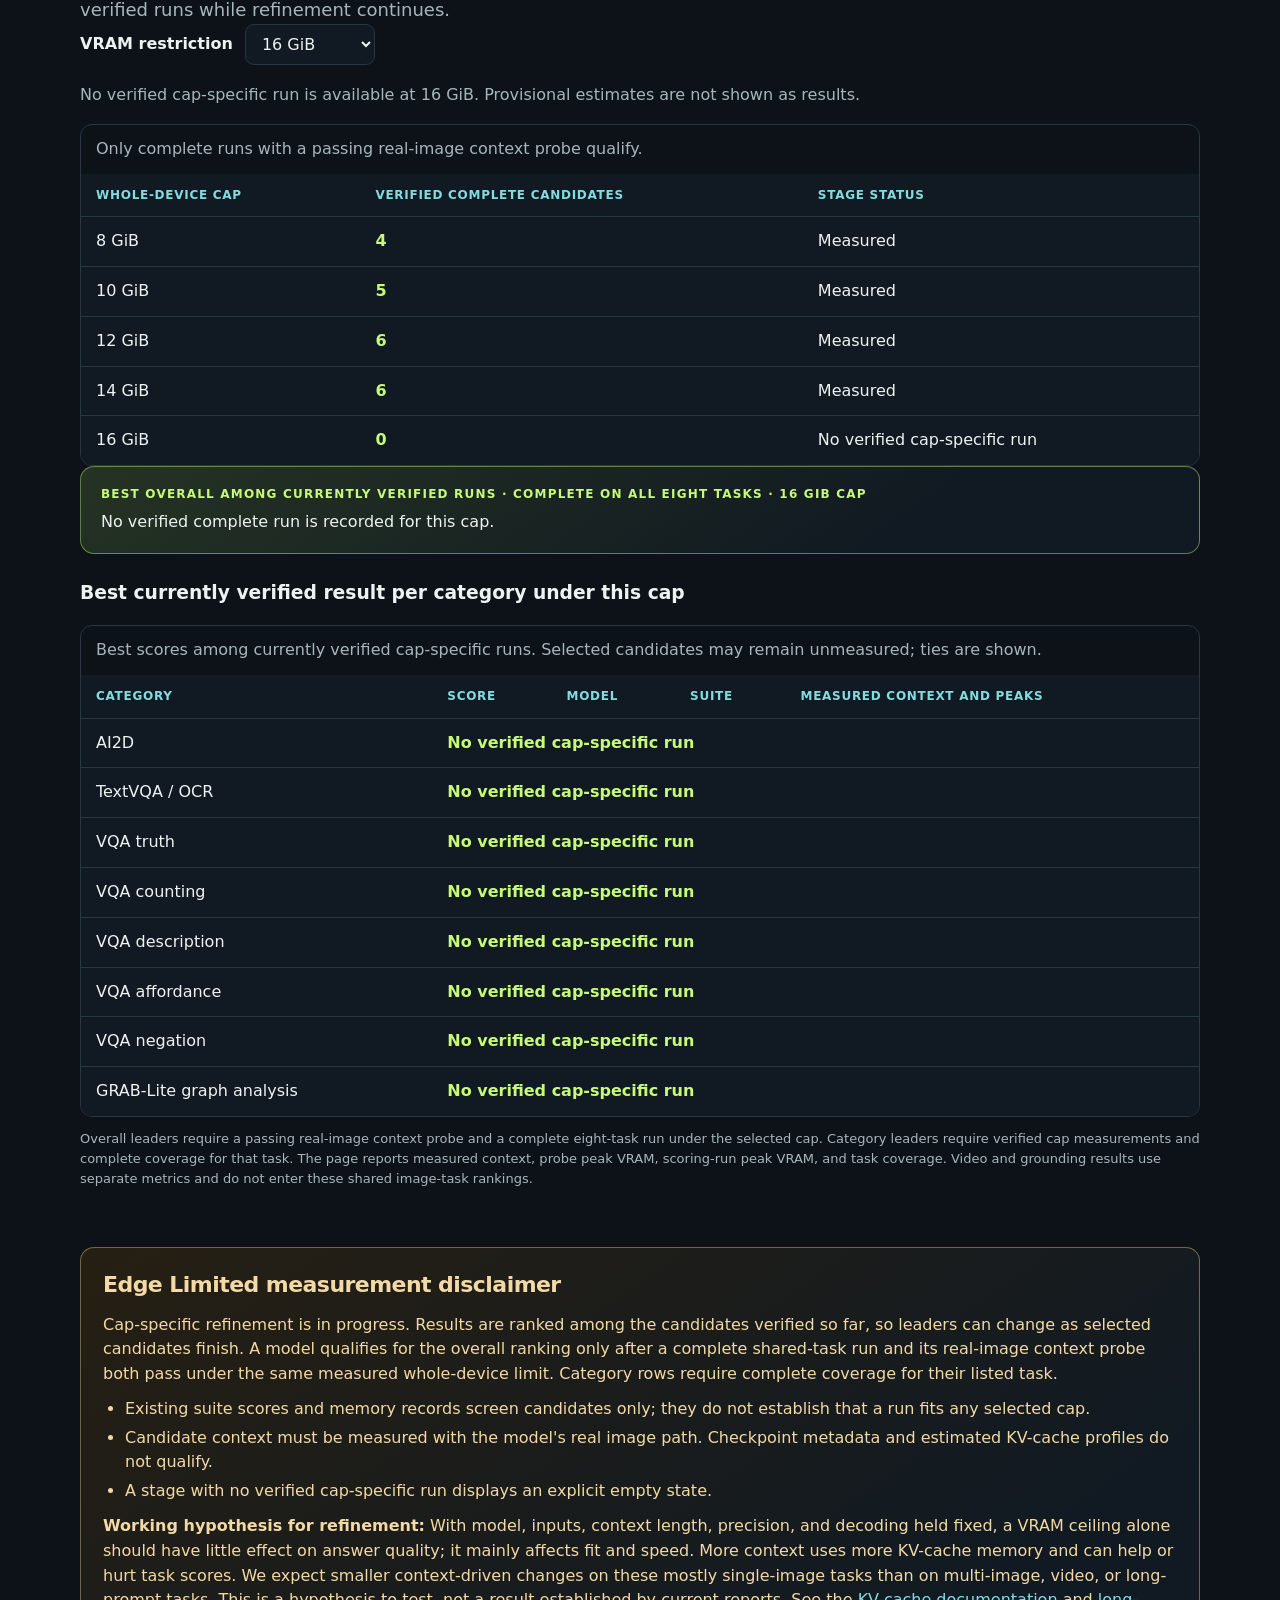
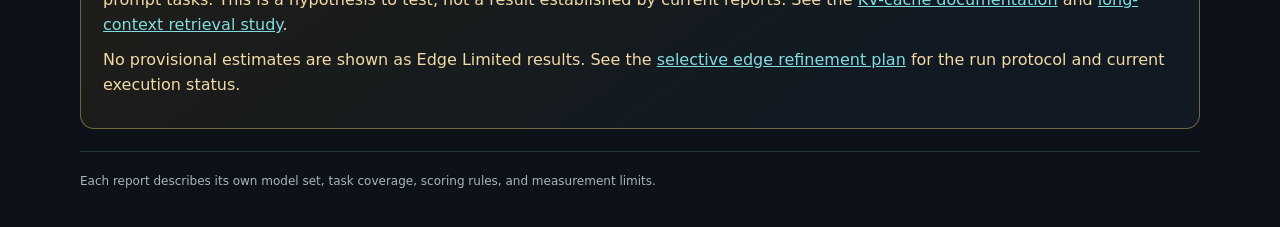
==== commit f852c716: "add more benchmarks" ====
--- a/index.html
+++ b/index.html
@@ -260,7 +260,7 @@
 
     <section class="edge-limited" aria-labelledby="edge-limited-title">
       <h2 id="edge-limited-title">Edge Limited</h2>
-      <p class="intro">Choose a VRAM ceiling to view complete benchmark runs measured and verified under that whole-device limit.</p>
+      <p class="intro">Choose a VRAM ceiling to view measured full-suite and category results verified under that whole-device limit. Leader labels rank currently verified runs while refinement continues.</p>
       <div class="edge-controls">
         <label for="edge-vram-limit">VRAM restriction</label>
         <select id="edge-vram-limit" name="vram-limit">
@@ -274,14 +274,14 @@
       <p id="edge-status" class="edge-status" role="status" aria-live="polite">Loading benchmark memory and score records…</p>
       <div id="edge-stage-summary" class="edge-table-wrap" role="region" aria-label="Cap-specific validation status" tabindex="0"></div>
       <div id="edge-overall" class="edge-overall" aria-live="polite"></div>
-      <h3>Best per category under this cap</h3>
+      <h3>Best currently verified result per category under this cap</h3>
       <div id="edge-categories" class="edge-table-wrap" role="region" aria-label="Best model scores by category under the selected VRAM cap" tabindex="0"></div>
-      <p class="edge-method">A model appears here only after its real-image context probe and complete eight-task run pass under the selected whole-device cap. The page reports measured context, probe peak VRAM, scoring-run peak VRAM, and complete task scores. Video and grounding results use separate metrics and do not enter these shared image-task rankings.</p>
+      <p class="edge-method">Overall leaders require a passing real-image context probe and a complete eight-task run under the selected cap. Category leaders require verified cap measurements and complete coverage for that task. The page reports measured context, probe peak VRAM, scoring-run peak VRAM, and task coverage. Video and grounding results use separate metrics and do not enter these shared image-task rankings.</p>
     </section>
 
     <aside class="edge-disclaimer" aria-labelledby="edge-disclaimer-title">
       <h2 id="edge-disclaimer-title">Edge Limited measurement disclaimer</h2>
-      <p>Cap-specific refinement is in progress. No model is eligible until a complete shared-task run and its real-image context probe both pass under the same measured whole-device limit.</p>
+      <p>Cap-specific refinement is in progress. Results are ranked among the candidates verified so far, so leaders can change as selected candidates finish. A model qualifies for the overall ranking only after a complete shared-task run and its real-image context probe both pass under the same measured whole-device limit. Category rows require complete coverage for their listed task.</p>
       <ul>
         <li>Existing suite scores and memory records screen candidates only; they do not establish that a run fits any selected cap.</li>
         <li>Candidate context must be measured with the model's real image path. Checkpoint metadata and estimated KV-cache profiles do not qualify.</li>
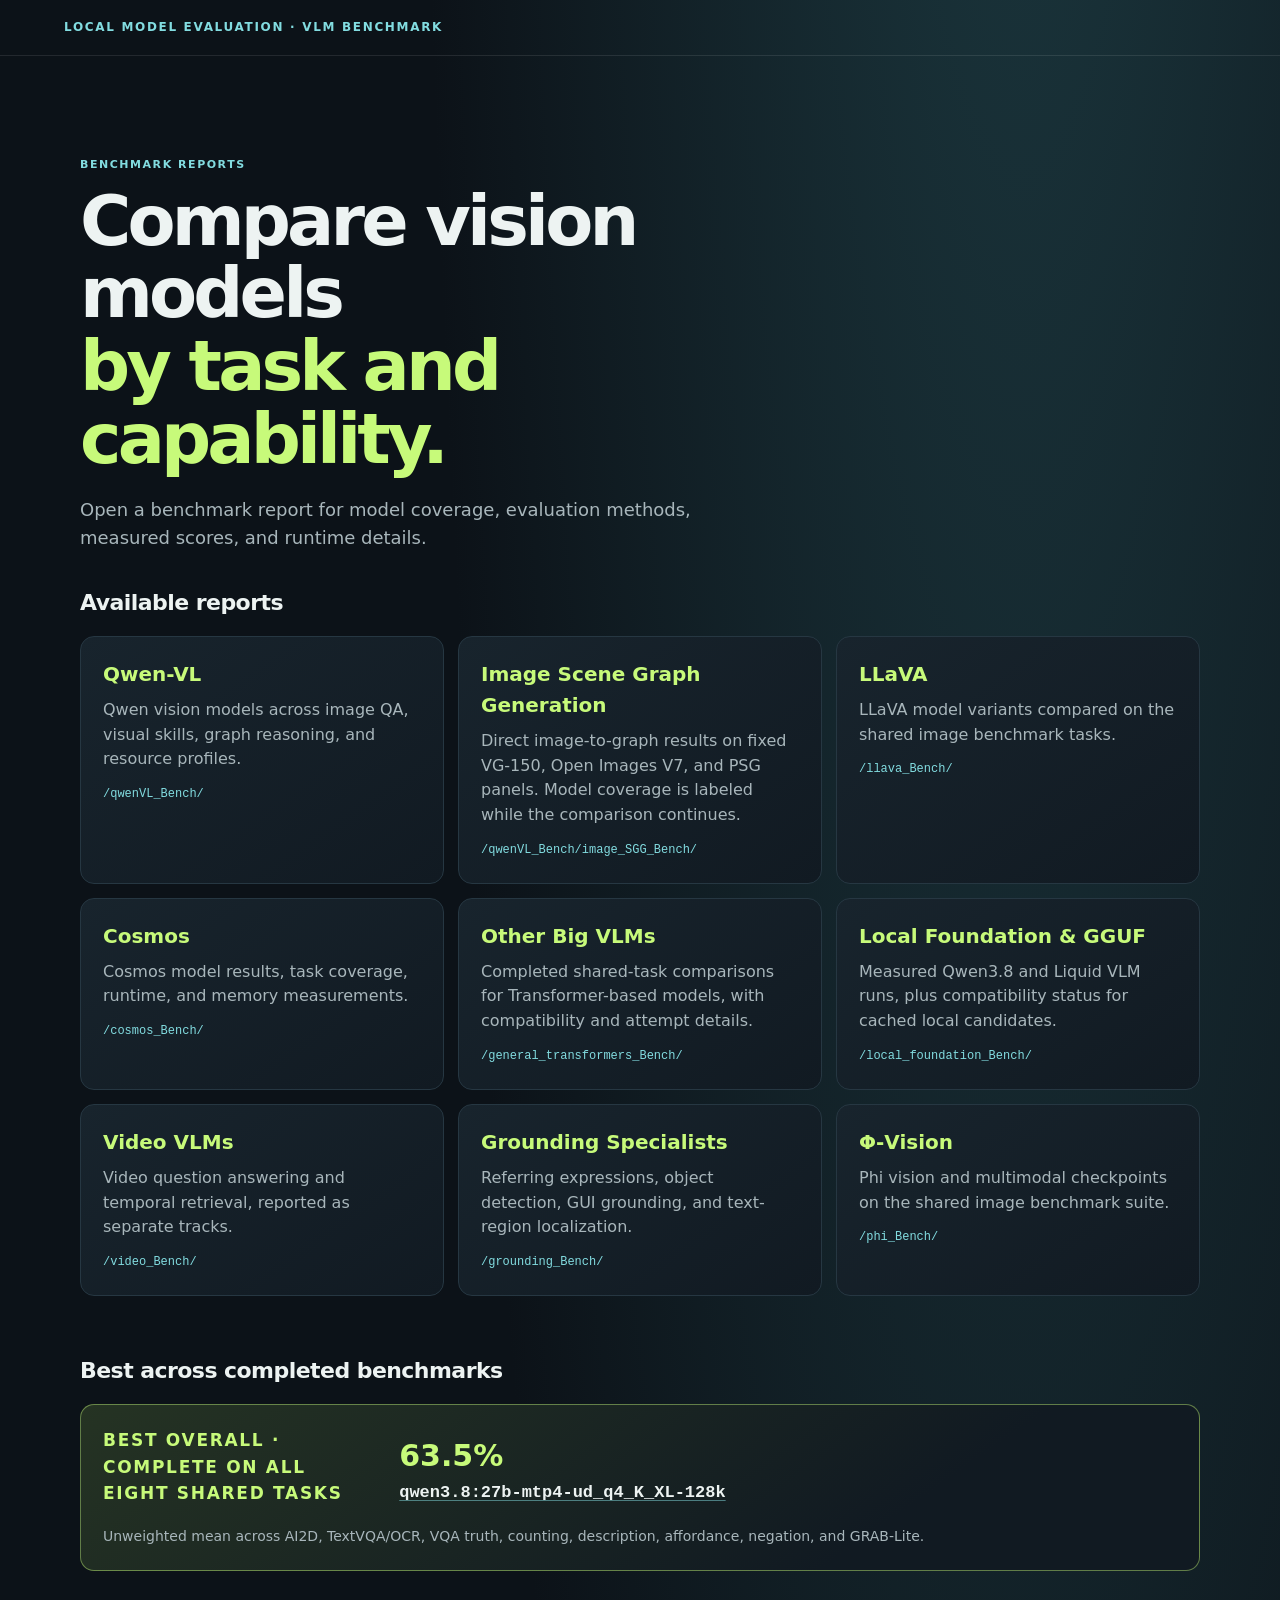
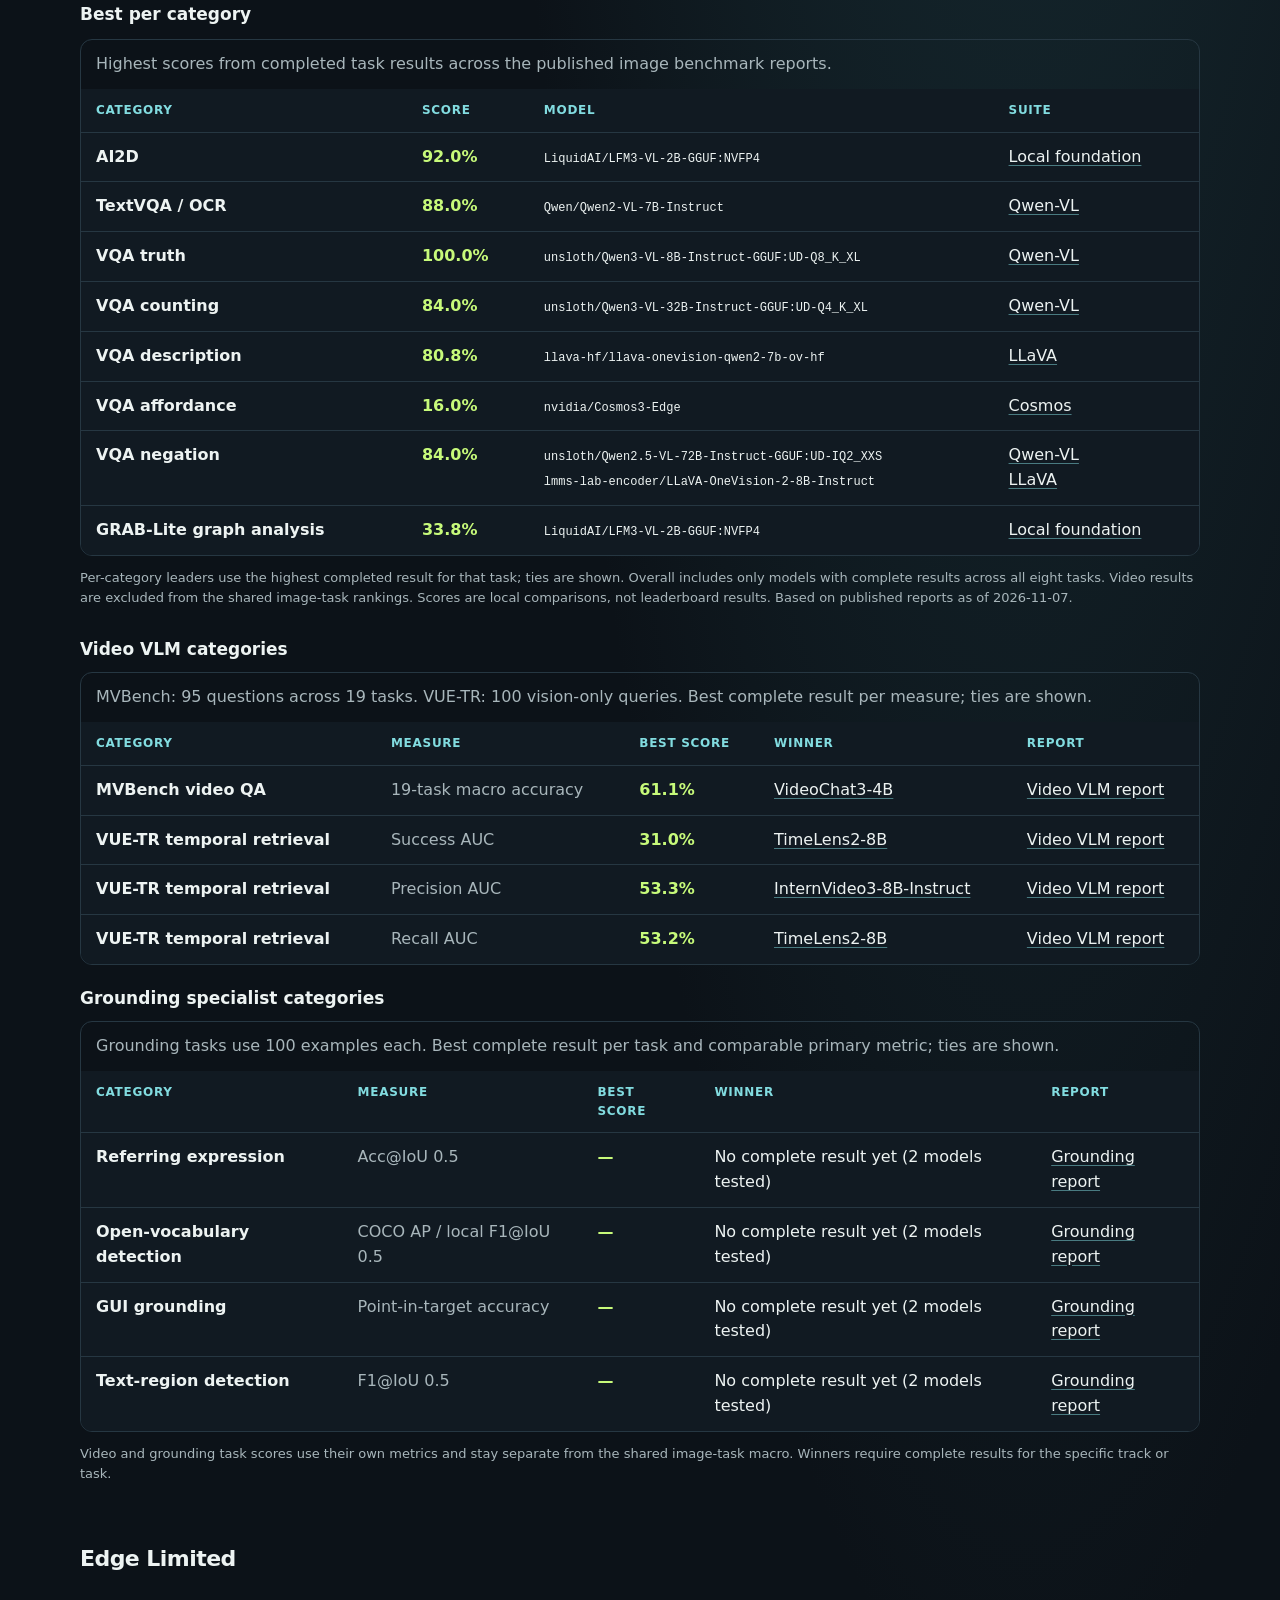
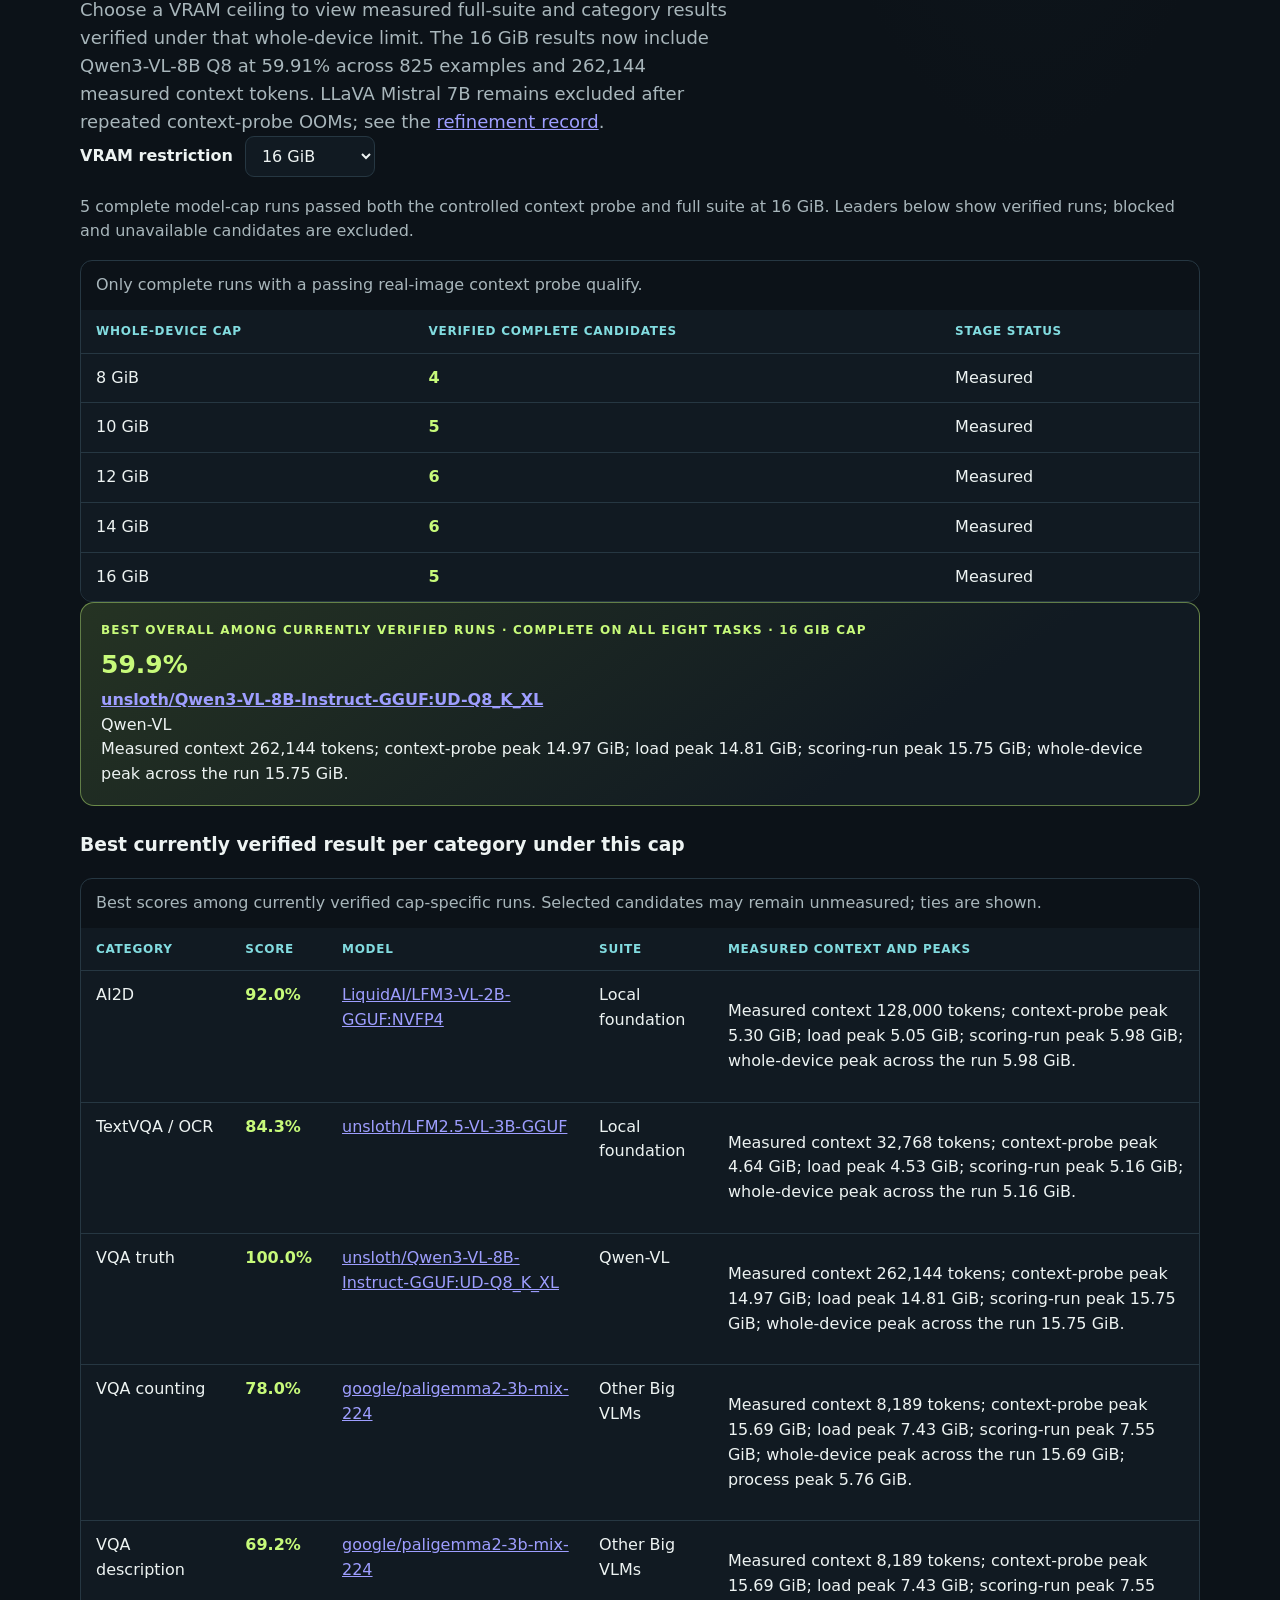
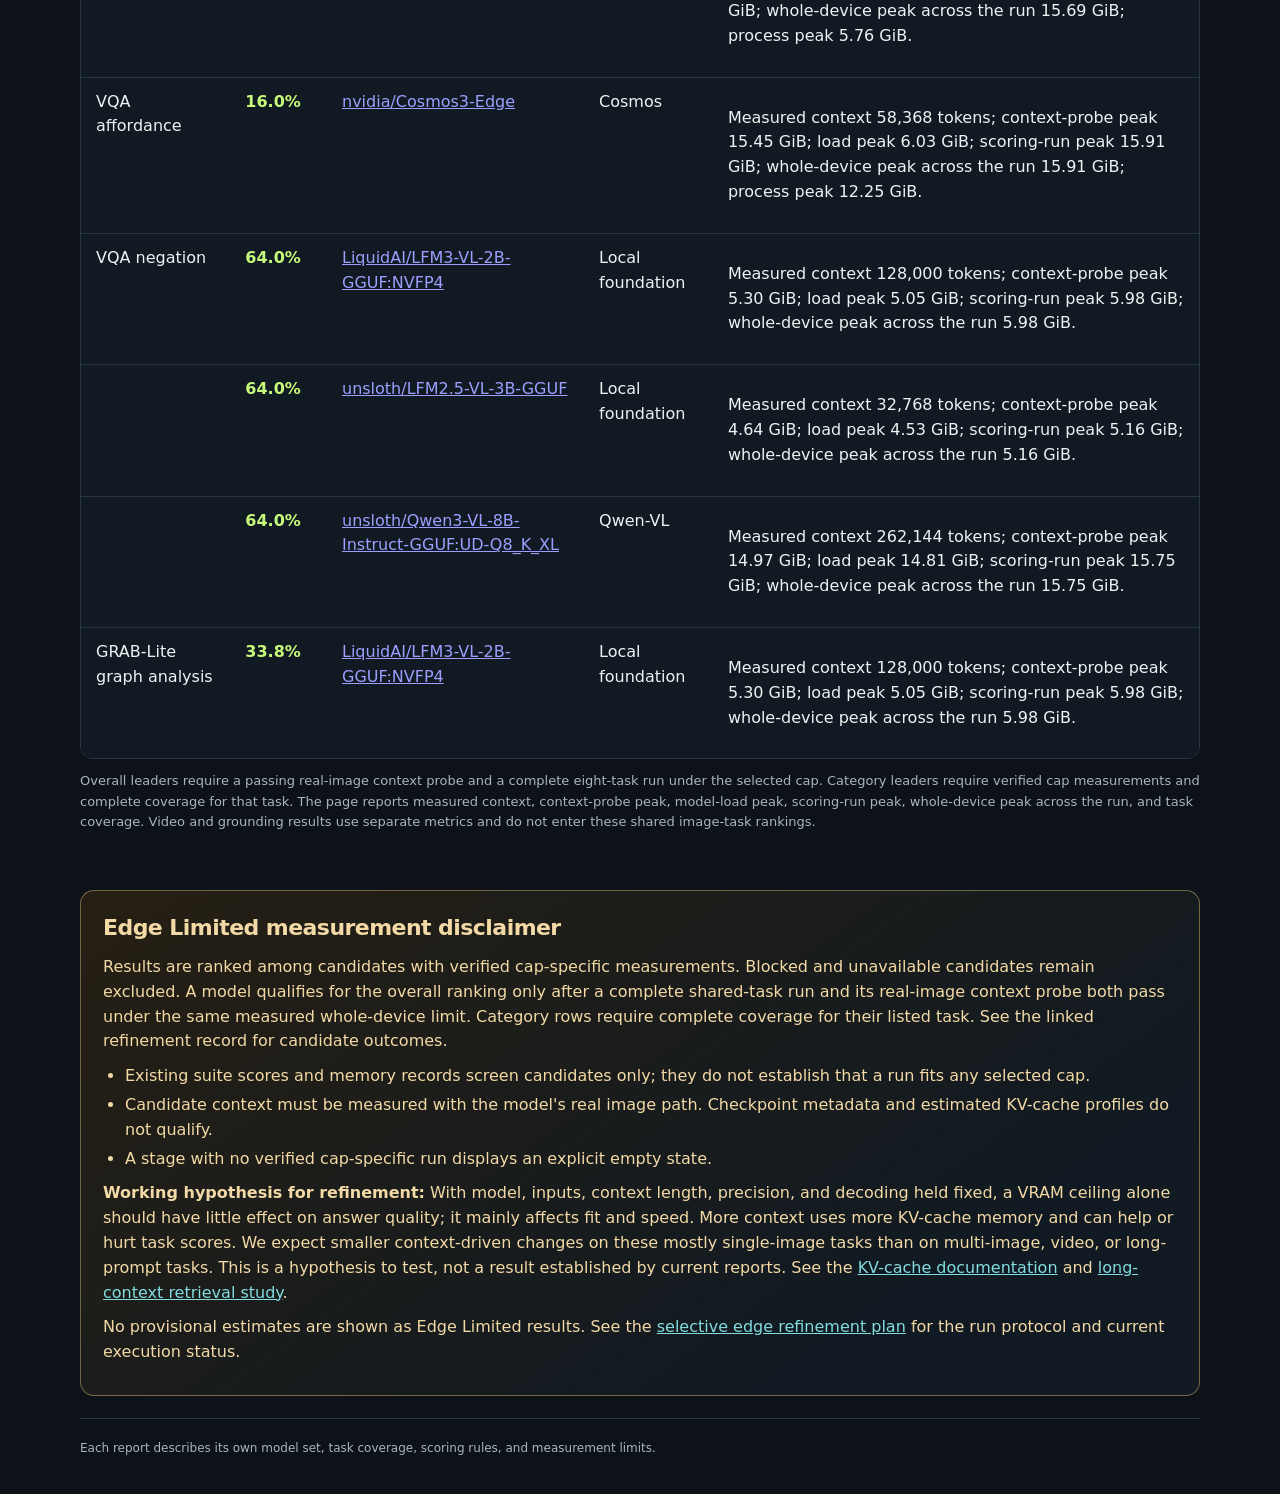
==== commit a751f54d: "more benchmark results" ====
--- a/index.html
+++ b/index.html
@@ -172,6 +172,11 @@
           <p>Qwen vision models across image QA, visual skills, graph reasoning, and resource profiles.</p>
           <span class="path">/qwenVL_Bench/</span>
         </a>
+        <a class="report-link" href="qwenVL_Bench/image_SGG_Bench/">
+          <h3>Image Scene Graph Generation</h3>
+          <p>Direct image-to-graph results on fixed VG-150, Open Images V7, and PSG panels. Model coverage is labeled while the comparison continues.</p>
+          <span class="path">/qwenVL_Bench/image_SGG_Bench/</span>
+        </a>
         <a class="report-link" href="llava_Bench/">
           <h3>LLaVA</h3>
           <p>LLaVA model variants compared on the shared image benchmark tasks.</p>
@@ -244,7 +249,7 @@
           </tbody>
         </table>
       </div>
-      <p class="leader-method">Per-category leaders use the highest completed result for that task; ties are shown. Overall includes only models with complete results across all eight tasks. Video results are excluded from the shared image-task rankings. Scores are local comparisons, not leaderboard results. Based on published reports as of 2026-11-04.</p>
+      <p class="leader-method">Per-category leaders use the highest completed result for that task; ties are shown. Overall includes only models with complete results across all eight tasks. Video results are excluded from the shared image-task rankings. Scores are local comparisons, not leaderboard results. Based on published reports as of 2026-11-07.</p>
       <div class="specialist-leaders" aria-live="polite">
         <div>
           <h3>Video VLM categories</h3>
@@ -260,7 +265,7 @@
 
     <section class="edge-limited" aria-labelledby="edge-limited-title">
       <h2 id="edge-limited-title">Edge Limited</h2>
-      <p class="intro">Choose a VRAM ceiling to view measured full-suite and category results verified under that whole-device limit. Leader labels rank currently verified runs while refinement continues.</p>
+      <p class="intro">Choose a VRAM ceiling to view measured full-suite and category results verified under that whole-device limit. The 16 GiB results now include Qwen3-VL-8B Q8 at 59.91% across 825 examples and 262,144 measured context tokens. LLaVA Mistral 7B remains excluded after repeated context-probe OOMs; see the <a href="implementation_plans/selective-edge-refinement.md">refinement record</a>.</p>
       <div class="edge-controls">
         <label for="edge-vram-limit">VRAM restriction</label>
         <select id="edge-vram-limit" name="vram-limit">
@@ -276,12 +281,12 @@
       <div id="edge-overall" class="edge-overall" aria-live="polite"></div>
       <h3>Best currently verified result per category under this cap</h3>
       <div id="edge-categories" class="edge-table-wrap" role="region" aria-label="Best model scores by category under the selected VRAM cap" tabindex="0"></div>
-      <p class="edge-method">Overall leaders require a passing real-image context probe and a complete eight-task run under the selected cap. Category leaders require verified cap measurements and complete coverage for that task. The page reports measured context, probe peak VRAM, scoring-run peak VRAM, and task coverage. Video and grounding results use separate metrics and do not enter these shared image-task rankings.</p>
+      <p class="edge-method">Overall leaders require a passing real-image context probe and a complete eight-task run under the selected cap. Category leaders require verified cap measurements and complete coverage for that task. The page reports measured context, context-probe peak, model-load peak, scoring-run peak, whole-device peak across the run, and task coverage. Video and grounding results use separate metrics and do not enter these shared image-task rankings.</p>
     </section>
 
     <aside class="edge-disclaimer" aria-labelledby="edge-disclaimer-title">
       <h2 id="edge-disclaimer-title">Edge Limited measurement disclaimer</h2>
-      <p>Cap-specific refinement is in progress. Results are ranked among the candidates verified so far, so leaders can change as selected candidates finish. A model qualifies for the overall ranking only after a complete shared-task run and its real-image context probe both pass under the same measured whole-device limit. Category rows require complete coverage for their listed task.</p>
+      <p>Results are ranked among candidates with verified cap-specific measurements. Blocked and unavailable candidates remain excluded. A model qualifies for the overall ranking only after a complete shared-task run and its real-image context probe both pass under the same measured whole-device limit. Category rows require complete coverage for their listed task. See the linked refinement record for candidate outcomes.</p>
       <ul>
         <li>Existing suite scores and memory records screen candidates only; they do not establish that a run fits any selected cap.</li>
         <li>Candidate context must be measured with the model's real image path. Checkpoint metadata and estimated KV-cache profiles do not qualify.</li>
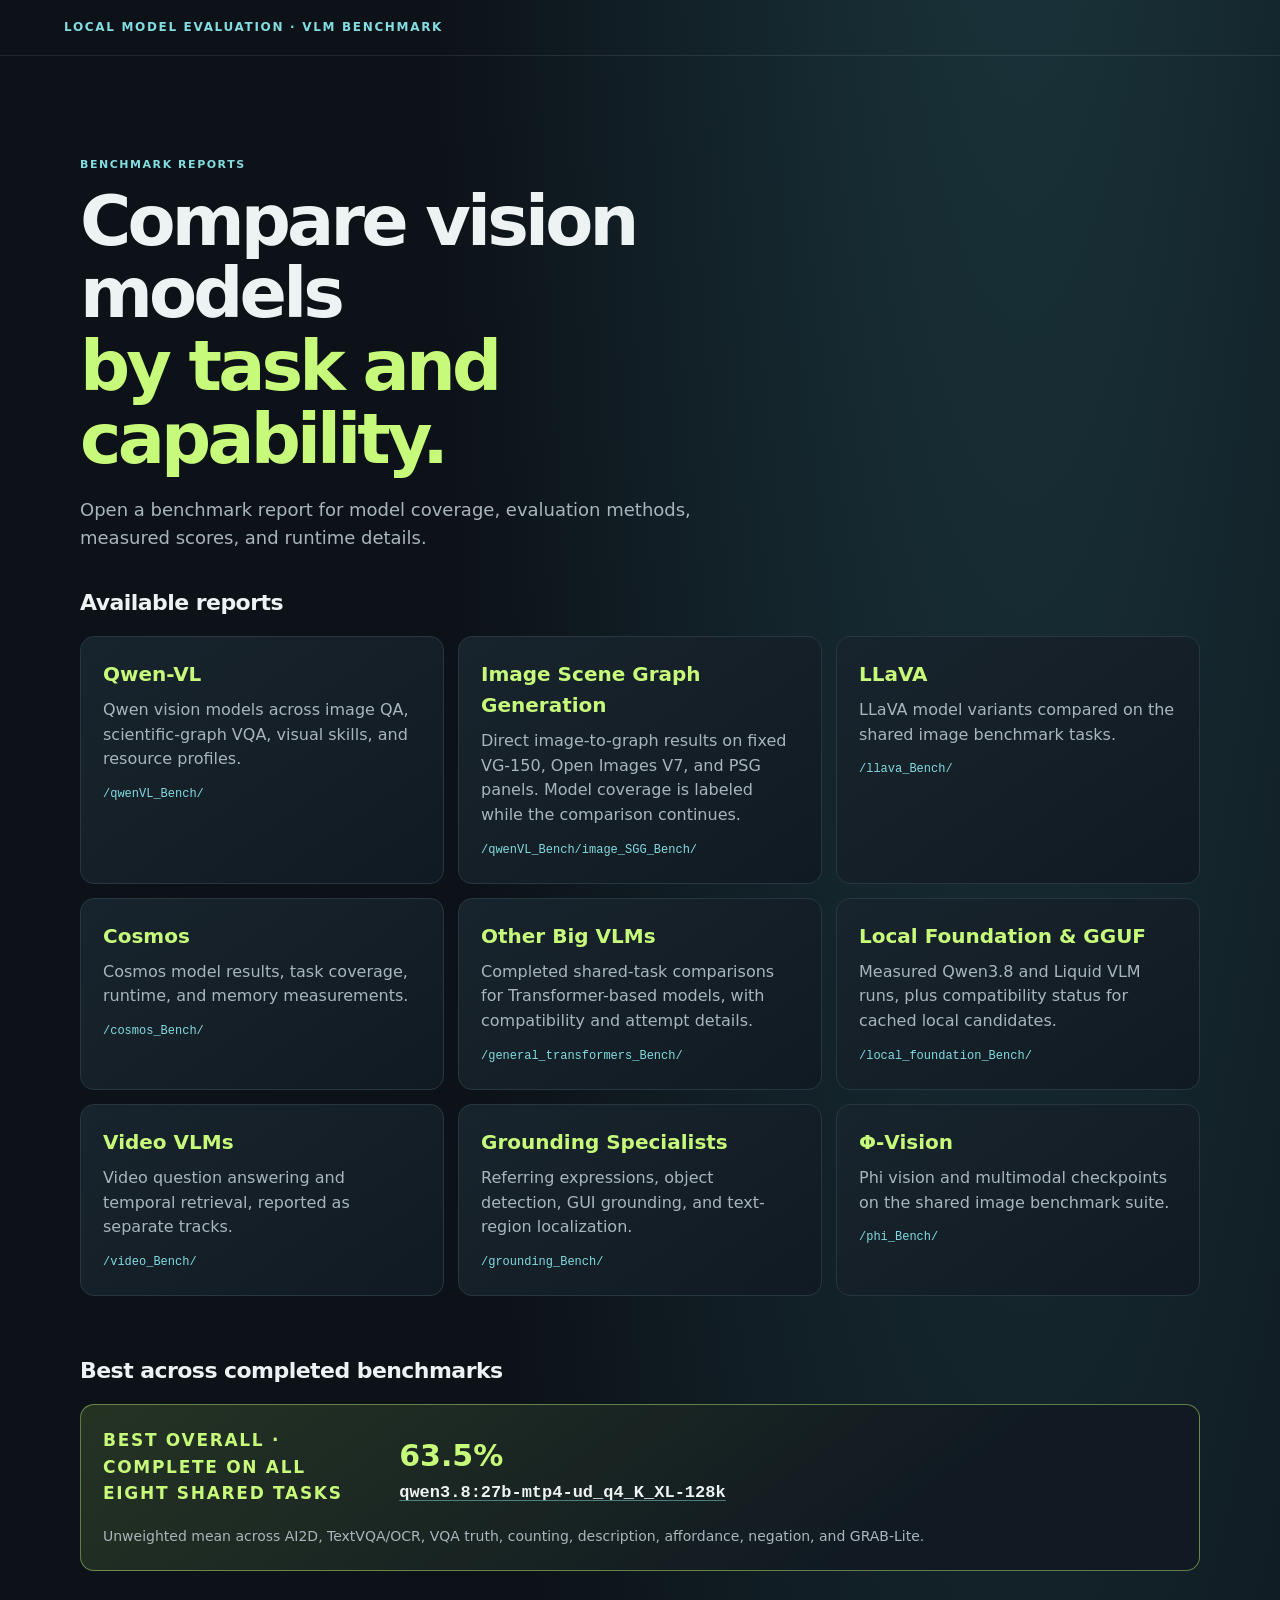
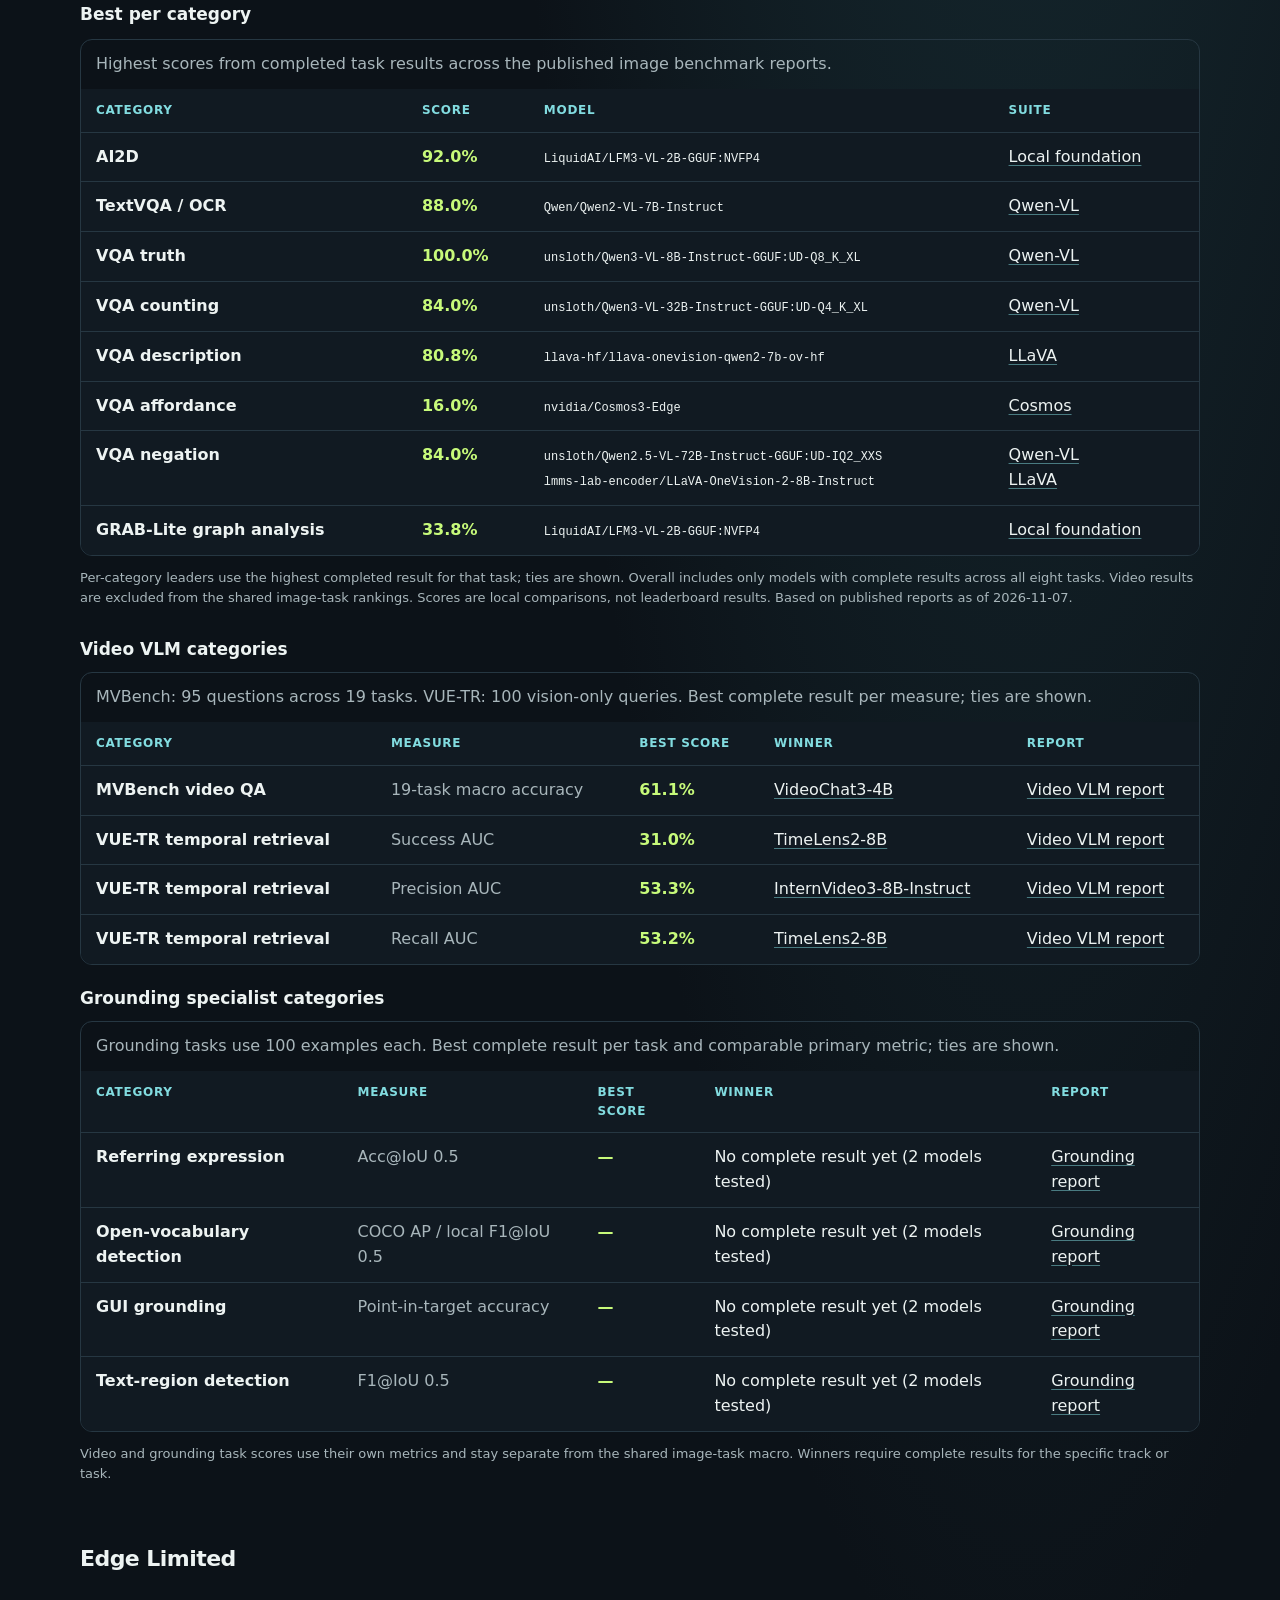
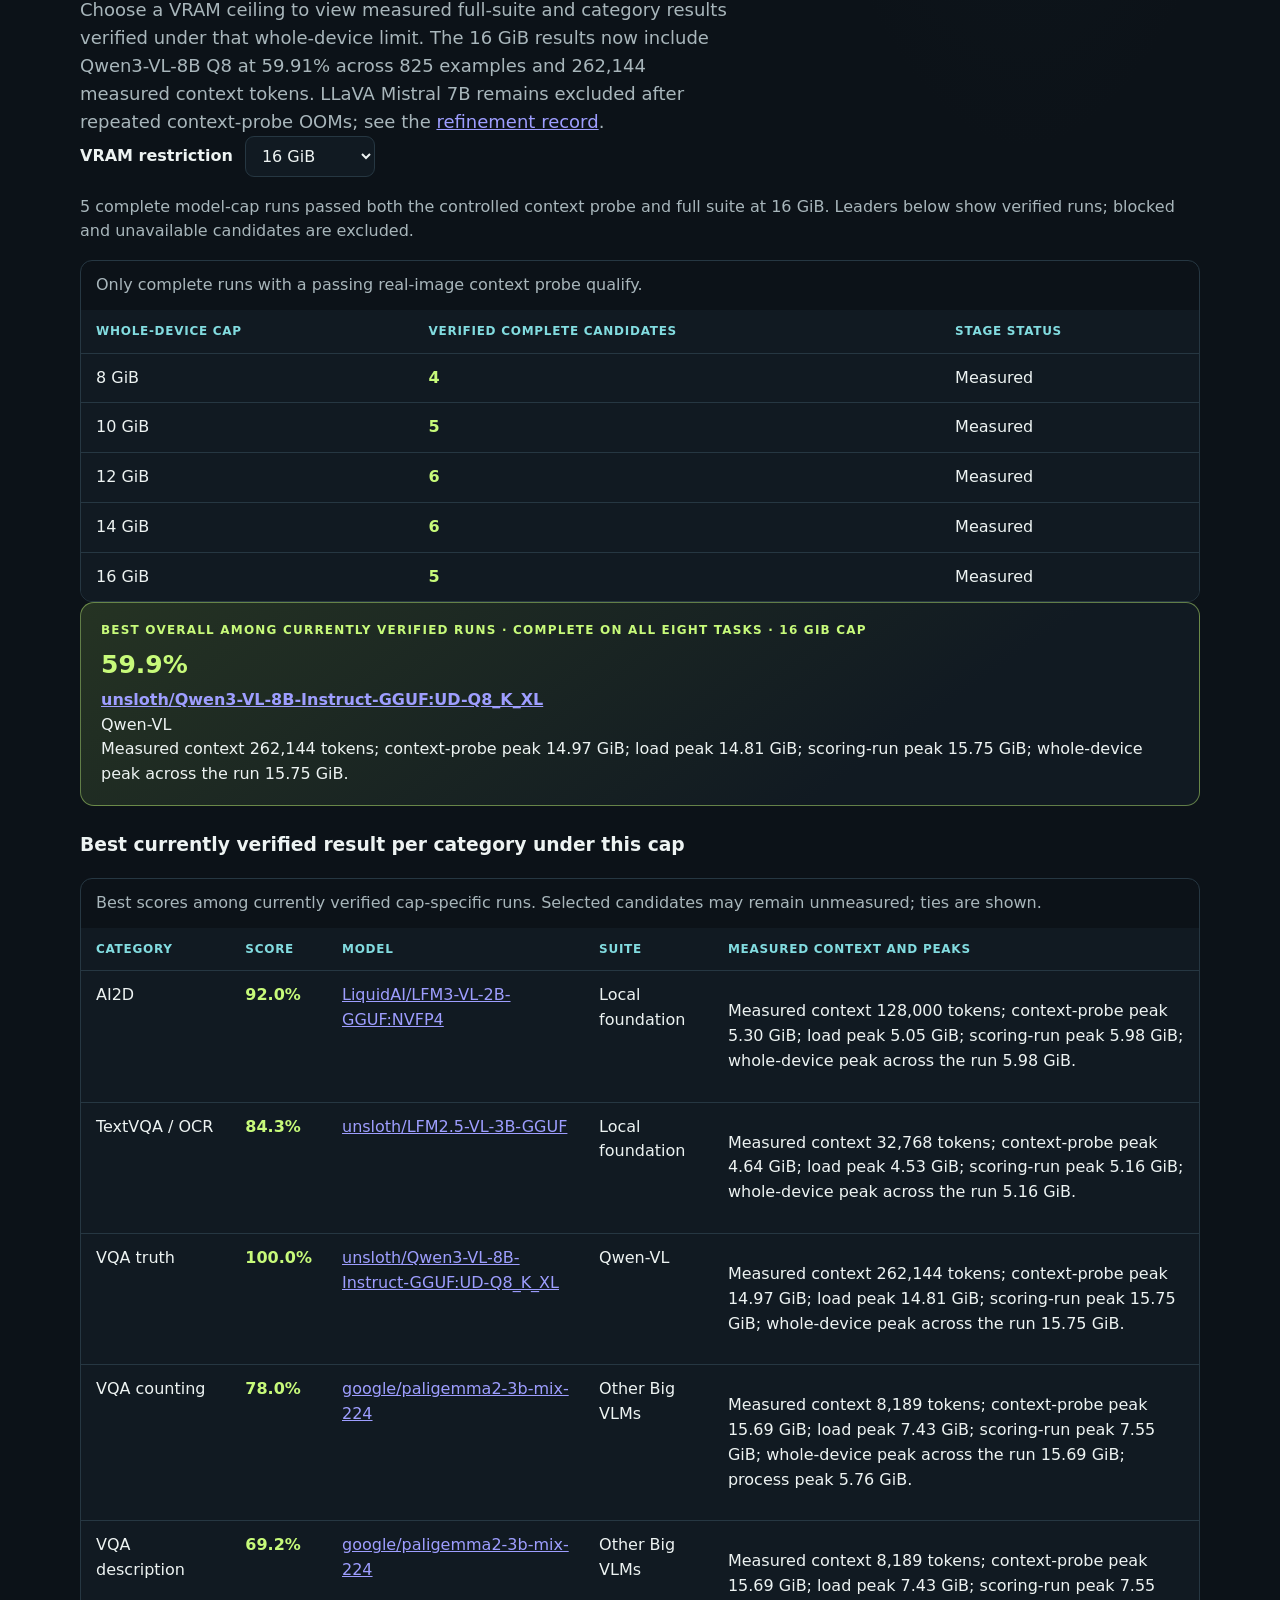
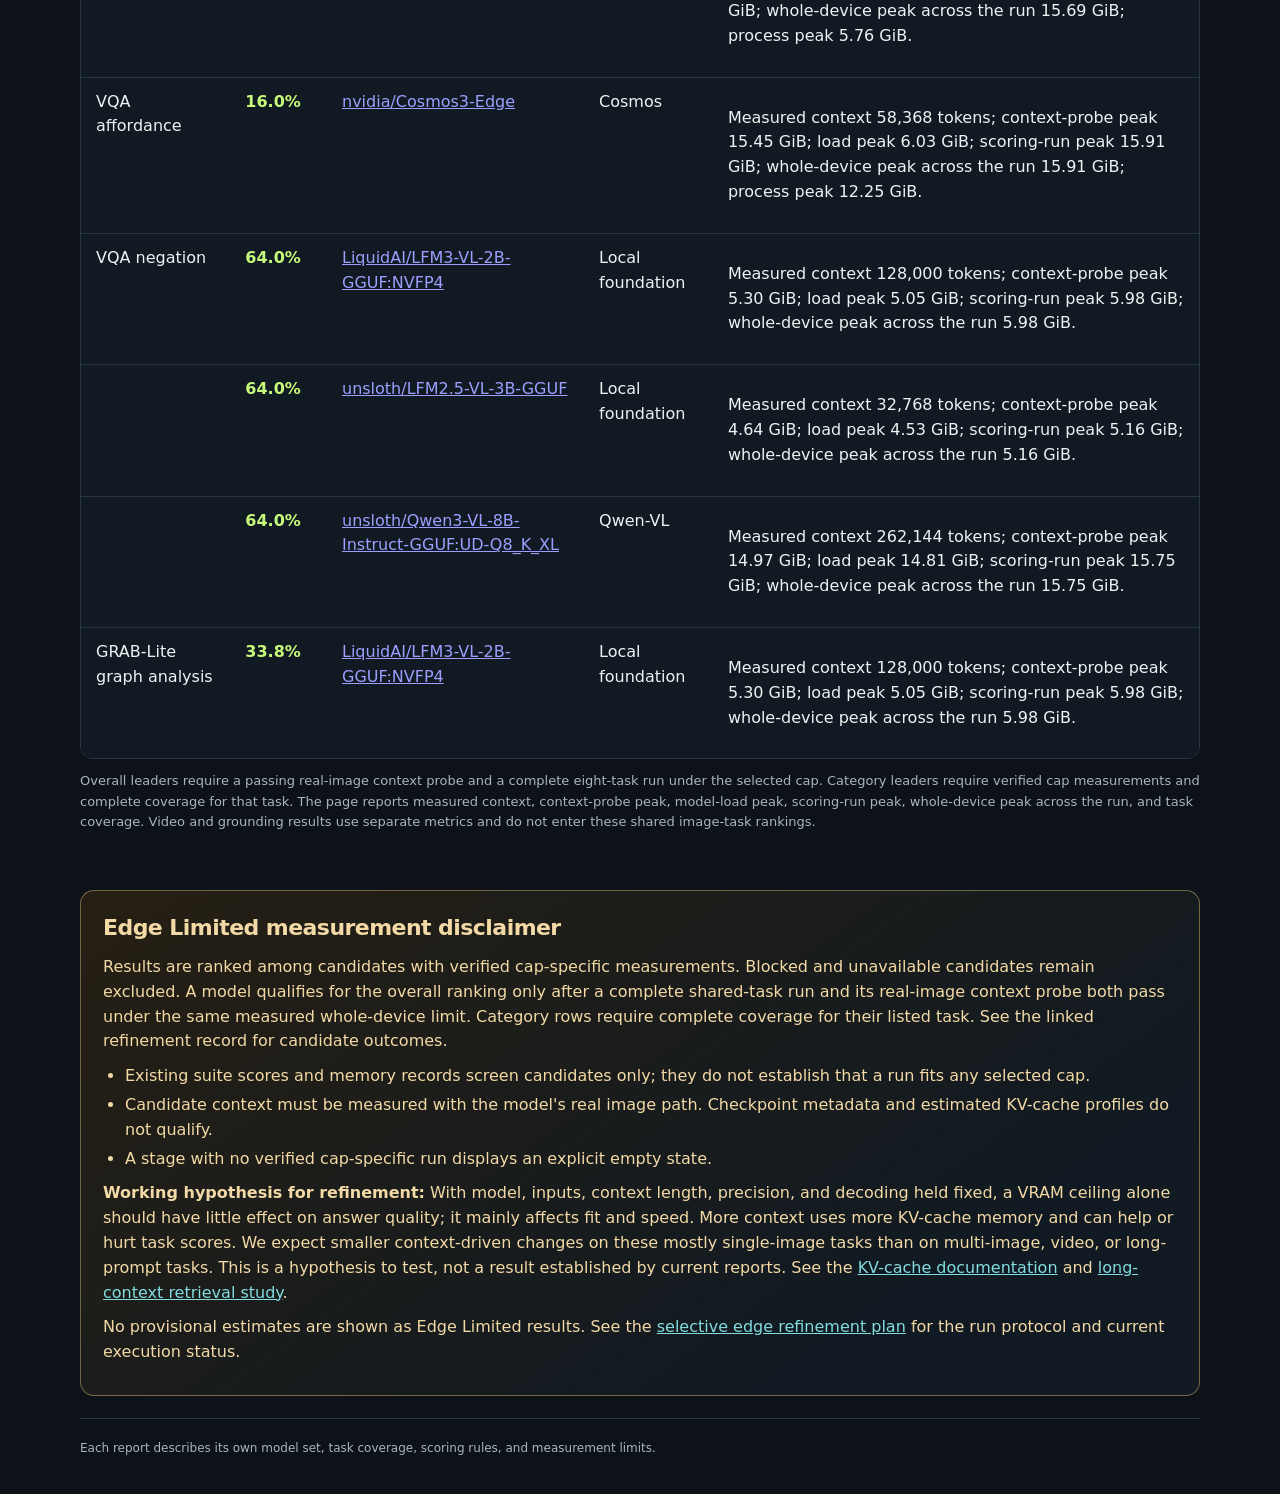
==== commit fba50978: "report page update" ====
--- a/index.html
+++ b/index.html
@@ -169,7 +169,7 @@
       <div class="reports">
         <a class="report-link" href="qwenVL_Bench/">
           <h3>Qwen-VL</h3>
-          <p>Qwen vision models across image QA, visual skills, graph reasoning, and resource profiles.</p>
+          <p>Qwen vision models across image QA, scientific-graph VQA, visual skills, and resource profiles.</p>
           <span class="path">/qwenVL_Bench/</span>
         </a>
         <a class="report-link" href="qwenVL_Bench/image_SGG_Bench/">
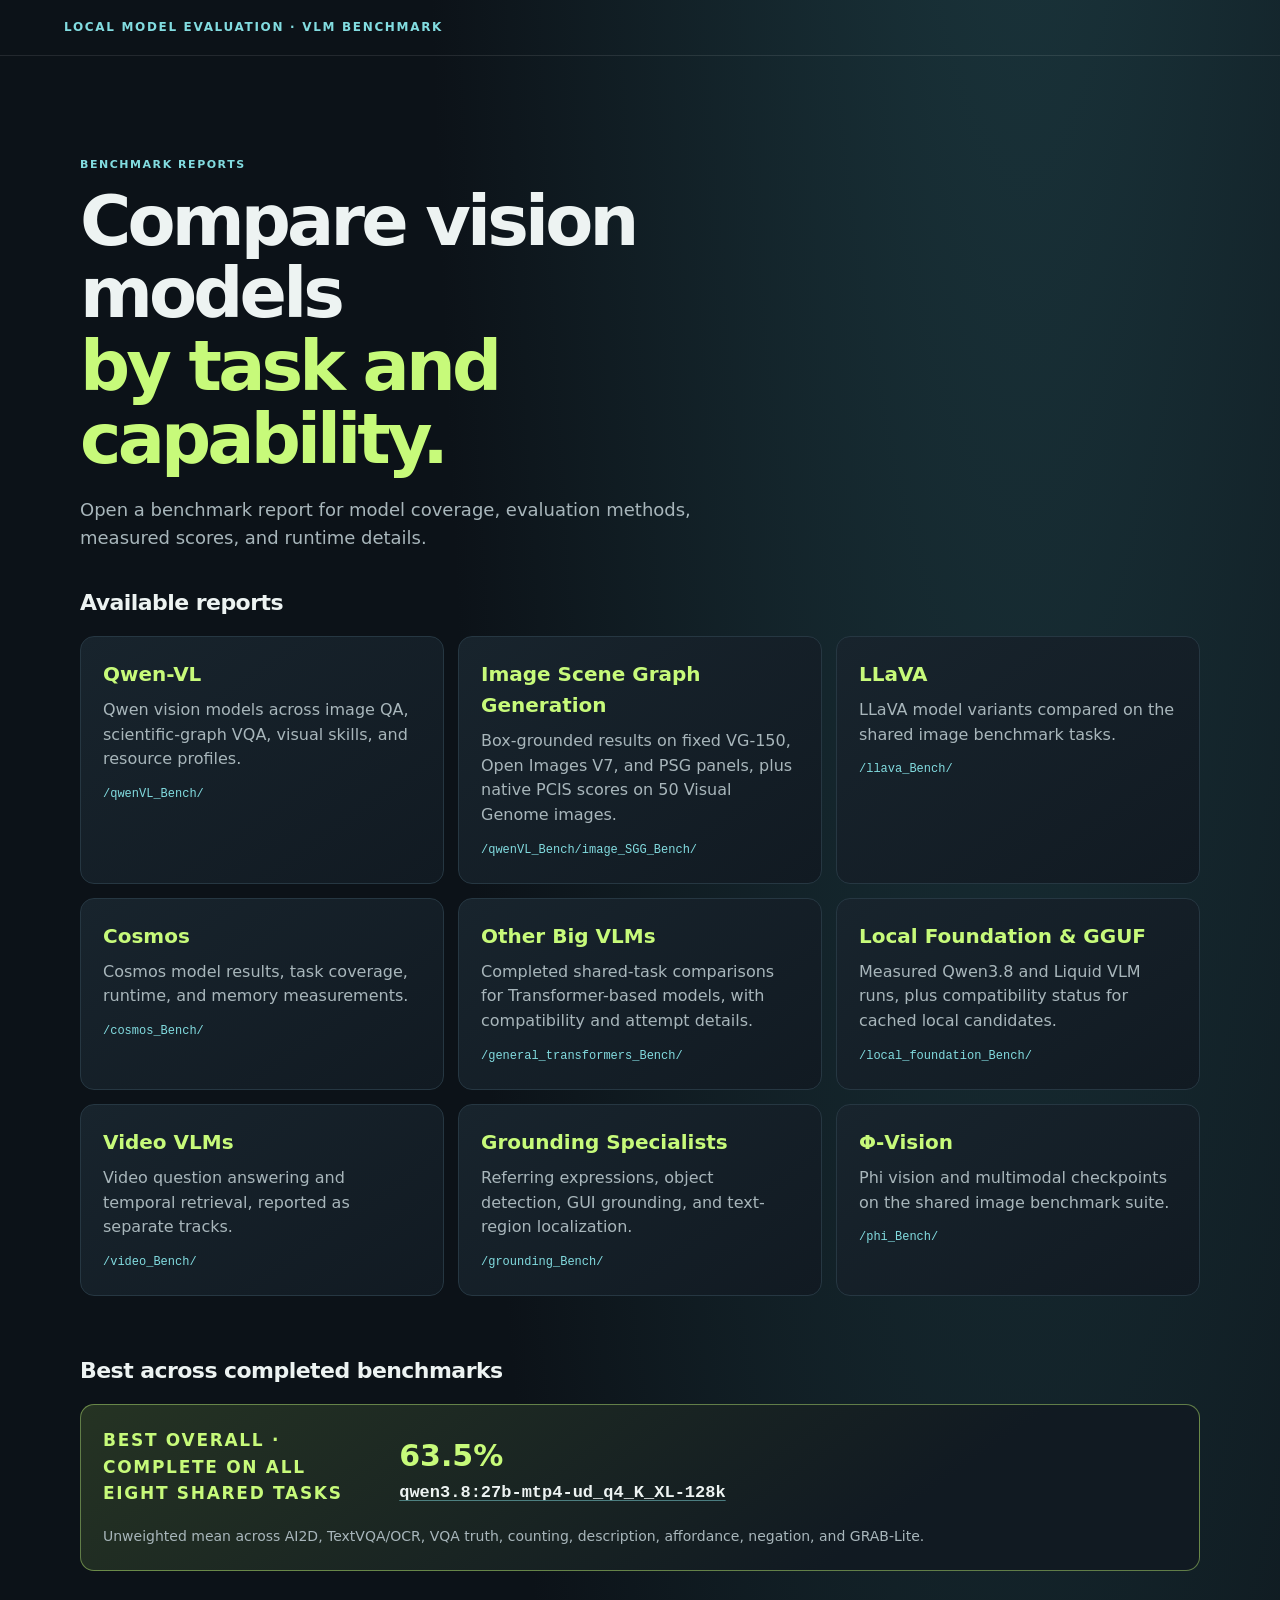
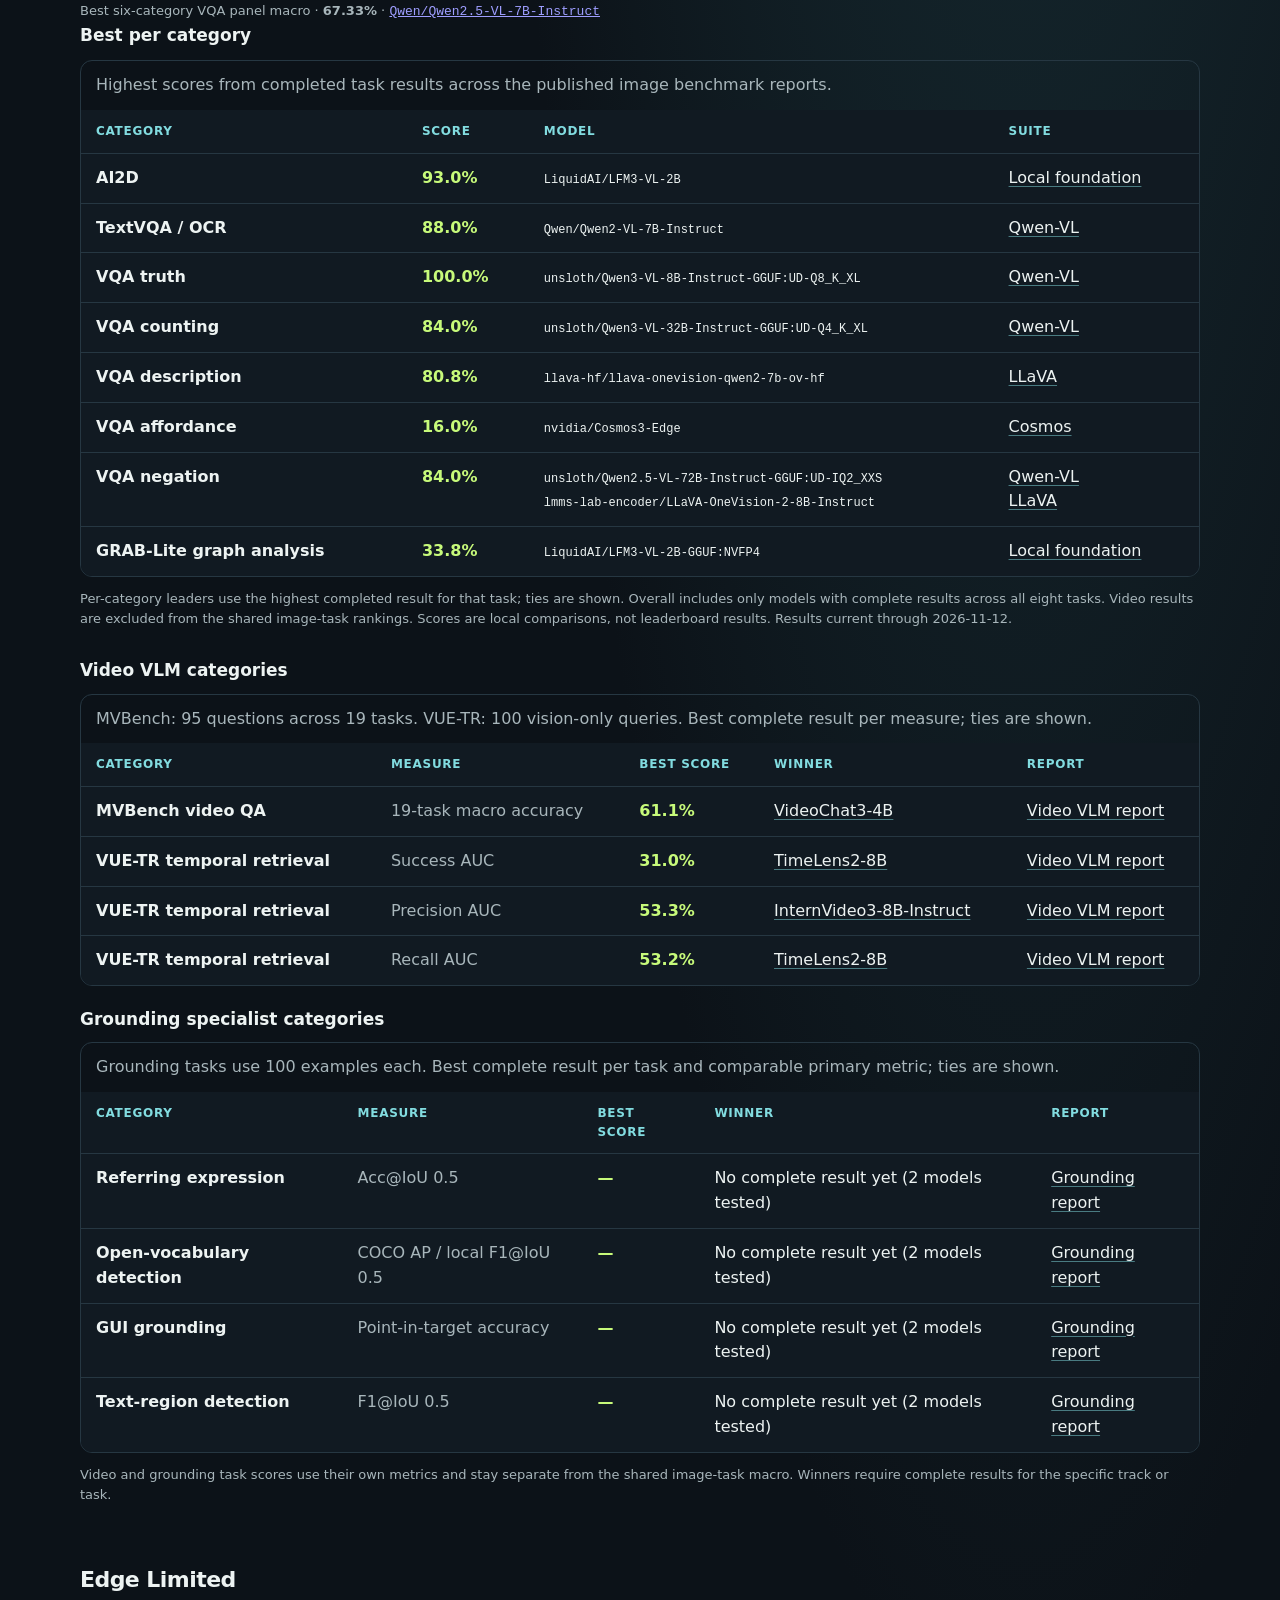
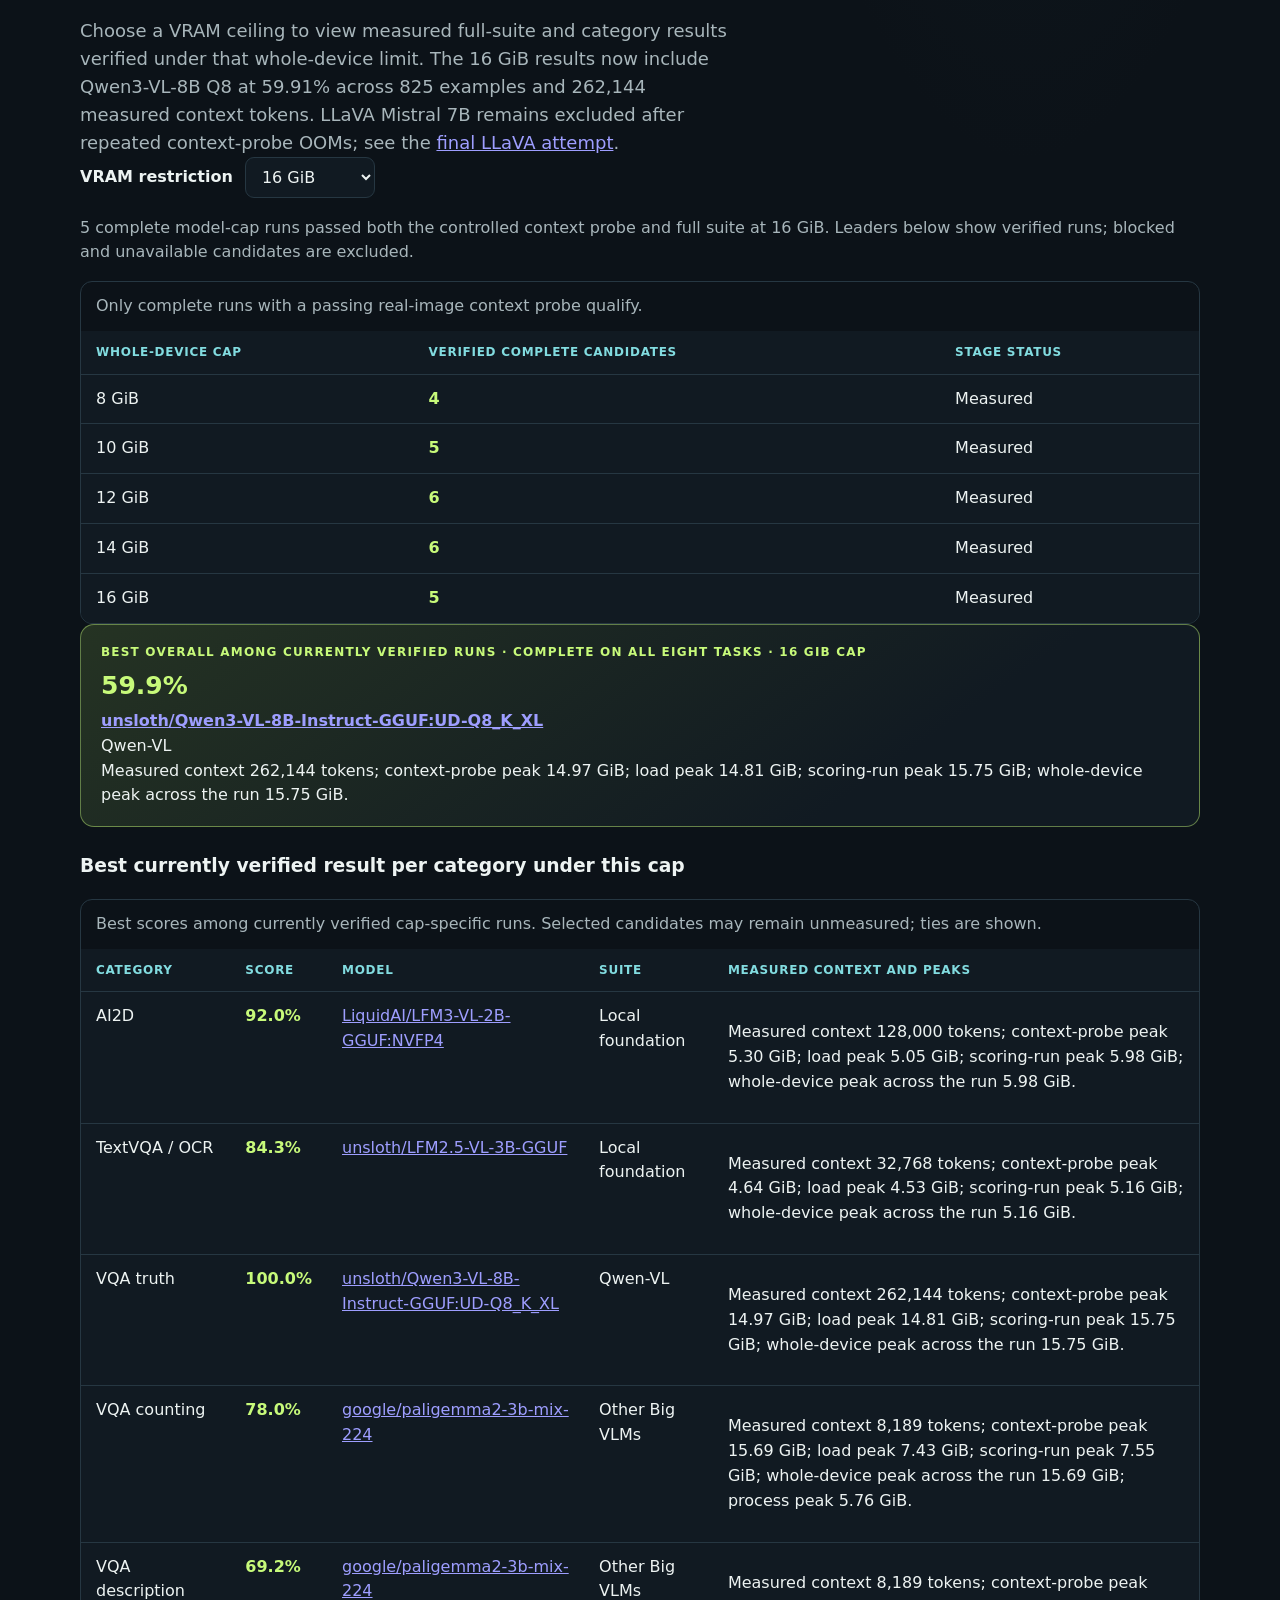
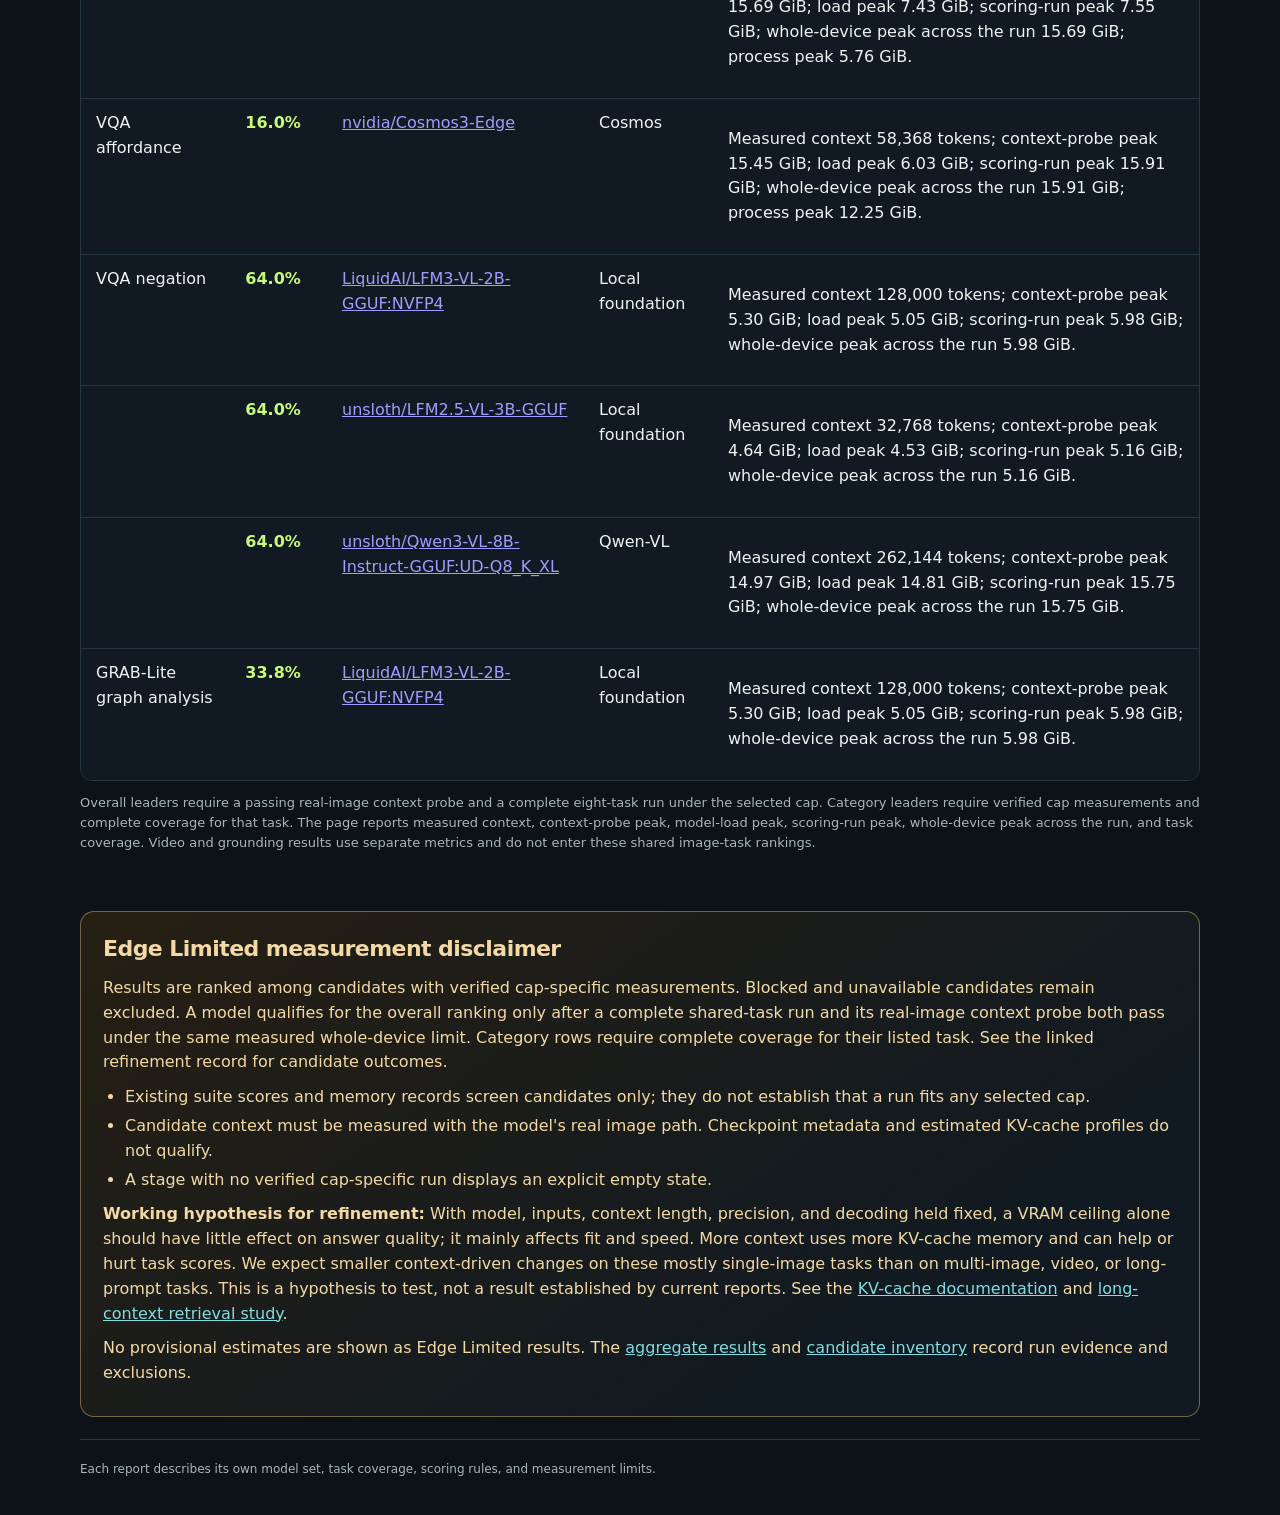
==== commit 7eba0adb: "final benchmark results" ====
--- a/index.html
+++ b/index.html
@@ -174,7 +174,7 @@
         </a>
         <a class="report-link" href="qwenVL_Bench/image_SGG_Bench/">
           <h3>Image Scene Graph Generation</h3>
-          <p>Direct image-to-graph results on fixed VG-150, Open Images V7, and PSG panels. Model coverage is labeled while the comparison continues.</p>
+          <p>Box-grounded results on fixed VG-150, Open Images V7, and PSG panels, plus native PCIS scores on 50 Visual Genome images.</p>
           <span class="path">/qwenVL_Bench/image_SGG_Bench/</span>
         </a>
         <a class="report-link" href="llava_Bench/">
@@ -226,6 +226,7 @@
         <p class="overall-note">Unweighted mean across AI2D, TextVQA/OCR, VQA truth, counting, description, affordance, negation, and GRAB-Lite.</p>
       </div>
 
+      <p class="leader-method">Best six-category VQA panel macro · <strong>67.33%</strong> · <a href="qwenVL_Bench/"><code>Qwen/Qwen2.5-VL-7B-Instruct</code></a></p>
       <h3>Best per category</h3>
       <div class="leader-table-wrap" role="region" aria-label="Best model scores by category" tabindex="0">
         <table class="leader-table">
@@ -234,7 +235,7 @@
             <tr><th scope="col">Category</th><th scope="col">Score</th><th scope="col">Model</th><th scope="col">Suite</th></tr>
           </thead>
           <tbody>
-            <tr><td>AI2D</td><td>92.0%</td><td><code>LiquidAI/LFM3-VL-2B-GGUF:NVFP4</code></td><td class="leader-suite"><a href="local_foundation_Bench/">Local foundation</a></td></tr>
+            <tr><td>AI2D</td><td>93.0%</td><td><code>LiquidAI/LFM3-VL-2B</code></td><td class="leader-suite"><a href="local_foundation_Bench/">Local foundation</a></td></tr>
             <tr><td>TextVQA / OCR</td><td>88.0%</td><td><code>Qwen/Qwen2-VL-7B-Instruct</code></td><td class="leader-suite"><a href="qwenVL_Bench/">Qwen-VL</a></td></tr>
             <tr><td>VQA truth</td><td>100.0%</td><td><code>unsloth/Qwen3-VL-8B-Instruct-GGUF:UD-Q8_K_XL</code></td><td class="leader-suite"><a href="qwenVL_Bench/">Qwen-VL</a></td></tr>
             <tr><td>VQA counting</td><td>84.0%</td><td><code>unsloth/Qwen3-VL-32B-Instruct-GGUF:UD-Q4_K_XL</code></td><td class="leader-suite"><a href="qwenVL_Bench/">Qwen-VL</a></td></tr>
@@ -249,7 +250,7 @@
           </tbody>
         </table>
       </div>
-      <p class="leader-method">Per-category leaders use the highest completed result for that task; ties are shown. Overall includes only models with complete results across all eight tasks. Video results are excluded from the shared image-task rankings. Scores are local comparisons, not leaderboard results. Based on published reports as of 2026-11-07.</p>
+      <p class="leader-method">Per-category leaders use the highest completed result for that task; ties are shown. Overall includes only models with complete results across all eight tasks. Video results are excluded from the shared image-task rankings. Scores are local comparisons, not leaderboard results. Results current through 2026-11-12.</p>
       <div class="specialist-leaders" aria-live="polite">
         <div>
           <h3>Video VLM categories</h3>
@@ -265,7 +266,7 @@
 
     <section class="edge-limited" aria-labelledby="edge-limited-title">
       <h2 id="edge-limited-title">Edge Limited</h2>
-      <p class="intro">Choose a VRAM ceiling to view measured full-suite and category results verified under that whole-device limit. The 16 GiB results now include Qwen3-VL-8B Q8 at 59.91% across 825 examples and 262,144 measured context tokens. LLaVA Mistral 7B remains excluded after repeated context-probe OOMs; see the <a href="implementation_plans/selective-edge-refinement.md">refinement record</a>.</p>
+      <p class="intro">Choose a VRAM ceiling to view measured full-suite and category results verified under that whole-device limit. The 16 GiB results now include Qwen3-VL-8B Q8 at 59.91% across 825 examples and 262,144 measured context tokens. LLaVA Mistral 7B remains excluded after repeated context-probe OOMs; see the <a href="llava_Bench/results/edge_refinement/16gib/20261106-07-llava-mistral-reserve062-expandable-final/report.md">final LLaVA attempt</a>.</p>
       <div class="edge-controls">
         <label for="edge-vram-limit">VRAM restriction</label>
         <select id="edge-vram-limit" name="vram-limit">
@@ -293,7 +294,7 @@
         <li>A stage with no verified cap-specific run displays an explicit empty state.</li>
       </ul>
       <p><b>Working hypothesis for refinement:</b> With model, inputs, context length, precision, and decoding held fixed, a VRAM ceiling alone should have little effect on answer quality; it mainly affects fit and speed. More context uses more KV-cache memory and can help or hurt task scores. We expect smaller context-driven changes on these mostly single-image tasks than on multi-image, video, or long-prompt tasks. This is a hypothesis to test, not a result established by current reports. See the <a href="https://huggingface.co/docs/transformers/kv_cache">KV-cache documentation</a> and <a href="https://arxiv.org/abs/2307.03172">long-context retrieval study</a>.</p>
-      <p>No provisional estimates are shown as Edge Limited results. See the <a href="implementation_plans/selective-edge-refinement.md">selective edge refinement plan</a> for the run protocol and current execution status.</p>
+      <p>No provisional estimates are shown as Edge Limited results. The <a href="edge-refinement-data.json">aggregate results</a> and <a href="edge-refinement-candidates.json">candidate inventory</a> record run evidence and exclusions.</p>
     </aside>
 
     <footer>Each report describes its own model set, task coverage, scoring rules, and measurement limits.</footer>
